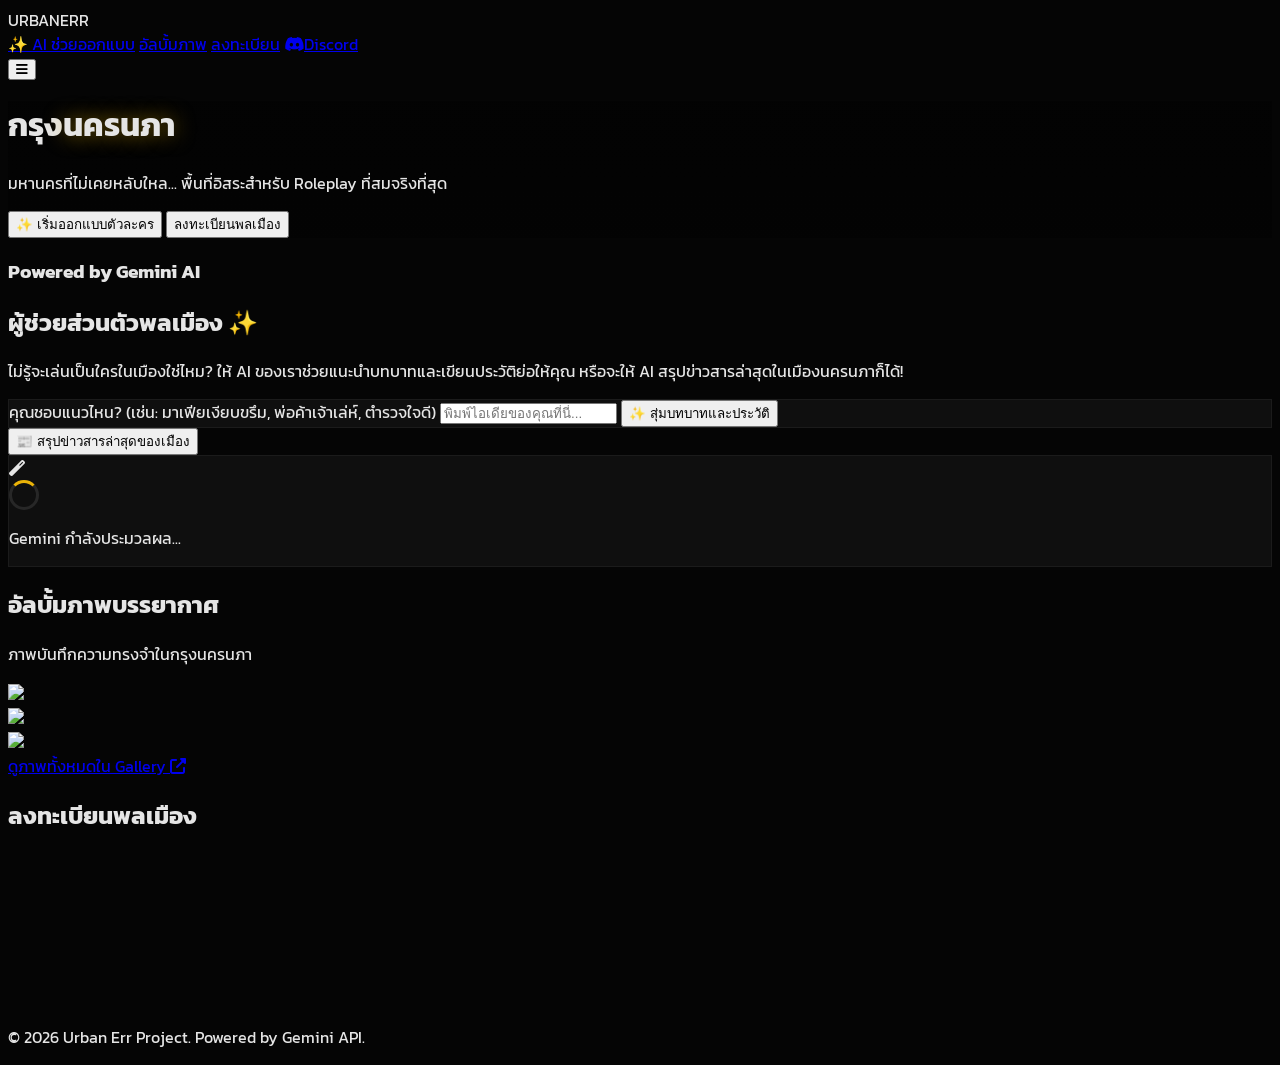
==== index.html @ 6aea4938 "Update index.html" ====
<!DOCTYPE html>
<html lang="th" class="scroll-smooth">
<head>
    <meta charset="UTF-8">
    <meta name="viewport" content="width=device-width, initial-scale=1.0">
    <title>Urban Err | Krung Nakhon Napha</title>
    <meta name="description" content="เข้าร่วมตำนานบทใหม่ในกรุงนครนภา Minecraft Bedrock Roleplay Server ฝีมือคนไทย">
    
    <!-- Tailwind CSS -->
    <script src="https://cdn.tailwindcss.com"></script>
    
    <!-- Google Fonts: Kanit -->
    <link href="https://fonts.googleapis.com/css2?family=Kanit:wght@200;300;400;500;600;700&display=swap" rel="stylesheet">
    
    <!-- Icons: Font Awesome -->
    <link rel="stylesheet" href="https://cdnjs.cloudflare.com/ajax/libs/font-awesome/6.4.0/css/all.min.css">

    <style>
        body { 
            font-family: 'Kanit', sans-serif; 
            background-color: #050505; 
            color: #e5e5e5; 
            overflow-x: hidden;
        }
        
        /* Custom Scrollbar */
        ::-webkit-scrollbar { width: 8px; }
        ::-webkit-scrollbar-track { background: #0a0a0a; }
        ::-webkit-scrollbar-thumb { background: #333; border-radius: 4px; }
        ::-webkit-scrollbar-thumb:hover { background: #eab308; }

        .hero-bg { 
            background: linear-gradient(to bottom, rgba(0,0,0,0.5), rgba(5,5,5,1)), 
                        url('https://images.unsplash.com/photo-1627389955609-bc02320bca2d?q=80&w=2070&auto=format&fit=crop'); 
            background-size: cover; 
            background-position: center; 
            background-attachment: fixed;
        }

        .text-glow { text-shadow: 0 0 20px rgba(234, 179, 8, 0.5); }
        .glass-panel { background: rgba(20, 20, 20, 0.7); backdrop-filter: blur(10px); border: 1px solid rgba(255,255,255,0.05); }
        
        @keyframes fadeInUp {
            from { opacity: 0; transform: translateY(20px); }
            to { opacity: 1; transform: translateY(0); }
        }
        .animate-fade-in-up { animation: fadeInUp 0.8s ease-out forwards; }

        /* Gallery Hover Effects */
        .gallery-item img { transition: transform 0.5s ease; }
        .gallery-item:hover img { transform: scale(1.1); }

        /* Loading Animation */
        .spinner {
            border: 3px solid rgba(255, 255, 255, 0.1);
            border-top: 3px solid #eab308;
            border-radius: 50%;
            width: 24px;
            height: 24px;
            animation: spin 1s linear infinite;
        }
        @keyframes spin { 0% { transform: rotate(0deg); } 100% { transform: rotate(360deg); } }
    </style>
</head>
<body class="antialiased">

    <!-- Navigation -->
    <nav class="fixed w-full z-50 bg-black/80 backdrop-blur-md border-b border-white/5 transition-all duration-300" id="navbar">
        <div class="max-w-7xl mx-auto px-4 sm:px-6 lg:px-8">
            <div class="flex justify-between items-center h-20">
                <div class="flex-shrink-0 flex items-center cursor-pointer" onclick="window.scrollTo(0,0)">
                    <span class="text-3xl font-bold tracking-tighter text-yellow-500">URBAN<span class="text-white">ERR</span></span>
                </div>

                <div class="hidden md:flex space-x-6 items-center">
                    <a href="#ai-assistant" class="text-yellow-400 hover:text-yellow-300 transition text-sm uppercase tracking-wider font-bold">✨ AI ช่วยออกแบบ</a>
                    <!-- เชื่อมลิงก์ไปที่ gallery.html -->
                    <a href="gallery.html" class="text-gray-300 hover:text-yellow-400 transition text-sm uppercase tracking-wider">อัลบั้มภาพ</a>
                    <a href="#register" class="text-yellow-500 hover:text-yellow-400 transition text-sm uppercase tracking-wider font-bold">ลงทะเบียน</a>
                    <a href="https://discord.gg/Yk2wGF8NZq" target="_blank" class="bg-yellow-500 text-black px-6 py-2 rounded-full font-bold hover:bg-yellow-400 transition transform hover:scale-105">
                        <i class="fa-brands fa-discord mr-2"></i>Discord
                    </a>
                </div>

                <div class="md:hidden flex items-center">
                    <button id="mobile-menu-btn" class="text-gray-300 hover:text-white p-2">
                        <i class="fas fa-bars text-2xl"></i>
                    </button>
                </div>
            </div>
        </div>
    </nav>

    <!-- Hero Section -->
    <header class="hero-bg min-h-screen flex flex-col justify-center items-center text-center px-4 relative">
        <div class="absolute inset-0 bg-gradient-to-t from-[#050505] via-transparent to-transparent"></div>
        <div class="relative z-10 max-w-4xl mx-auto space-y-6 animate-fade-in-up">
            <h1 class="text-5xl md:text-7xl lg:text-8xl font-bold leading-tight">
                กรุง<span class="text-yellow-500 text-glow">นครนภา</span>
            </h1>
            <p class="text-lg md:text-2xl text-gray-300 max-w-2xl mx-auto font-light">มหานครที่ไม่เคยหลับใหล... พื้นที่อิสระสำหรับ Roleplay ที่สมจริงที่สุด</p>
            <div class="mt-10 flex flex-wrap justify-center gap-4">
                <button onclick="document.getElementById('ai-assistant').scrollIntoView({behavior: 'smooth'})" class="bg-white/10 hover:bg-white/20 text-white px-8 py-4 rounded-xl font-bold backdrop-blur-md border border-white/10 transition">
                    ✨ เริ่มออกแบบตัวละคร
                </button>
                <button onclick="document.getElementById('register').scrollIntoView({behavior: 'smooth'})" class="bg-yellow-500 text-black px-8 py-4 rounded-xl font-bold hover:bg-yellow-400 transition">
                    ลงทะเบียนพลเมือง
                </button>
            </div>
        </div>
    </header>

    <!-- ✨ Gemini AI Assistant Section -->
    <section id="ai-assistant" class="py-24 px-6 relative overflow-hidden">
        <div class="max-w-6xl mx-auto grid grid-cols-1 lg:grid-cols-2 gap-12 items-center">
            <div>
                <h3 class="text-yellow-500 font-bold uppercase tracking-widest text-sm mb-2">Powered by Gemini AI</h3>
                <h2 class="text-4xl md:text-5xl font-bold mb-6 text-white">ผู้ช่วยส่วนตัวพลเมือง ✨</h2>
                <p class="text-gray-400 mb-8 leading-relaxed">
                    ไม่รู้จะเล่นเป็นใครในเมืองใช่ไหม? ให้ AI ของเราช่วยแนะนำบทบาทและเขียนประวัติย่อให้คุณ 
                    หรือจะให้ AI สรุปข่าวสารล่าสุดในเมืองนครนภาก็ได้!
                </p>
                
                <div class="space-y-4">
                    <div class="glass-panel p-6 rounded-2xl">
                        <label class="block text-sm text-gray-400 mb-2">คุณชอบแนวไหน? (เช่น: มาเฟียเงียบขรึม, พ่อค้าเจ้าเล่ห์, ตำรวจใจดี)</label>
                        <input id="ai-prompt" type="text" placeholder="พิมพ์ไอเดียของคุณที่นี่..." class="w-full bg-black/50 border border-white/10 rounded-xl px-4 py-3 focus:outline-none focus:border-yellow-500 transition mb-4">
                        <button onclick="generateCharacter()" id="gen-btn" class="w-full bg-yellow-500 text-black font-bold py-3 rounded-xl hover:bg-yellow-400 transition flex items-center justify-center gap-2">
                            <span>✨ สุ่มบทบาทและประวัติ</span>
                        </button>
                    </div>

                    <button onclick="summarizeNews()" id="news-btn" class="w-full border border-yellow-500/30 text-yellow-500 font-bold py-3 rounded-xl hover:bg-yellow-500/10 transition flex items-center justify-center gap-2">
                        <span>📰 สรุปข่าวสารล่าสุดของเมือง</span>
                    </button>
                </div>
            </div>

            <div id="ai-response-container" class="hidden animate-fade-in-up">
                <div class="glass-panel p-8 rounded-3xl border-yellow-500/20 relative">
                    <div class="absolute -top-4 -right-4 bg-yellow-500 text-black p-3 rounded-2xl rotate-12 shadow-xl">
                        <i class="fas fa-magic"></i>
                    </div>
                    <div id="ai-loading" class="hidden flex flex-col items-center py-12">
                        <div class="spinner mb-4"></div>
                        <p class="text-yellow-500 animate-pulse">Gemini กำลังประมวลผล...</p>
                    </div>
                    <div id="ai-content" class="prose prose-invert max-w-none">
                        <!-- AI Content will be injected here -->
                    </div>
                </div>
            </div>
        </div>
    </section>

    <!-- Gallery Preview Section -->
    <section id="gallery" class="py-24 px-6 bg-[#0a0a0a]">
        <div class="max-w-7xl mx-auto text-center mb-12">
            <h2 class="text-4xl font-bold mb-4">อัลบั้มภาพบรรยากาศ</h2>
            <p class="text-gray-400 mb-8">ภาพบันทึกความทรงจำในกรุงนครนภา</p>
        </div>
        <div class="grid grid-cols-1 md:grid-cols-3 gap-4 mb-10">
            <div class="gallery-item rounded-xl overflow-hidden aspect-video"><img src="https://images.unsplash.com/photo-1595113316349-9fa4eb24f884?auto=format&fit=crop&w=800" class="w-full h-full object-cover"></div>
            <div class="gallery-item rounded-xl overflow-hidden aspect-video"><img src="https://images.unsplash.com/photo-1542751371-adc38448a05e?auto=format&fit=crop&w=800" class="w-full h-full object-cover"></div>
            <div class="gallery-item rounded-xl overflow-hidden aspect-video"><img src="https://images.unsplash.com/photo-1511512578047-dfb367046420?auto=format&fit=crop&w=800" class="w-full h-full object-cover"></div>
        </div>
        <div class="text-center">
            <!-- ปุ่มดูภาพเพิ่มเติมเชื่อมไปที่ gallery.html -->
            <a href="gallery.html" class="inline-block border border-yellow-500 text-yellow-500 hover:bg-yellow-500 hover:text-black px-10 py-3 rounded-full font-bold transition">
                ดูภาพทั้งหมดใน Gallery <i class="fas fa-external-link-alt ml-2"></i>
            </a>
        </div>
    </section>

    <!-- Registration -->
    <section id="register" class="py-24 bg-zinc-900 px-6">
        <div class="max-w-4xl mx-auto text-center">
            <h2 class="text-3xl md:text-5xl font-bold mb-10">ลงทะเบียนพลเมือง</h2>
            <div class="bg-white rounded-xl overflow-hidden shadow-2xl h-[600px]">
                <iframe src="https://docs.google.com/forms/d/e/1FAIpQLScN-QILwYCkpTjKo2zPtLDRZYXCOWE5N30KOtcZ6NX8eeuh3g/viewform?embedded=true" width="100%" height="100%" frameborder="0"></iframe>
            </div>
        </div>
    </section>

    <footer class="bg-black py-12 text-center border-t border-white/5">
        <p class="text-gray-500">&copy; 2026 Urban Err Project. Powered by Gemini API.</p>
    </footer>

    <script>
        const apiKey = ""; // API Key handled by environment

        async function callGemini(prompt, systemPrompt) {
            const container = document.getElementById('ai-response-container');
            const content = document.getElementById('ai-content');
            const loading = document.getElementById('ai-loading');

            container.classList.remove('hidden');
            content.innerHTML = '';
            loading.classList.remove('hidden');

            let retries = 0;
            const maxRetries = 5;
            
            while (retries < maxRetries) {
                try {
                    const response = await fetch(`https://generativelanguage.googleapis.com/v1beta/models/gemini-2.5-flash-preview-09-2025:generateContent?key=${apiKey}`, {
                        method: 'POST',
                        headers: { 'Content-Type': 'application/json' },
                        body: JSON.stringify({
                            contents: [{ parts: [{ text: prompt }] }],
                            systemInstruction: { parts: [{ text: systemPrompt }] }
                        })
                    });

                    if (!response.ok) throw new Error('API Error');
                    
                    const data = await response.json();
                    const text = data.candidates?.[0]?.content?.parts?.[0]?.text;
                    
                    loading.classList.add('hidden');
                    content.innerHTML = `<div class="text-white whitespace-pre-line">${text}</div>`;
                    return;
                } catch (err) {
                    retries++;
                    await new Promise(r => setTimeout(r, Math.pow(2, retries) * 1000));
                }
            }
            
            loading.classList.add('hidden');
            content.innerHTML = `<p class="text-red-400 text-center">เกิดข้อผิดพลาดในการเชื่อมต่อกับ Gemini กรุณาลองใหม่อีกครั้ง</p>`;
        }

        function generateCharacter() {
            const userIdea = document.getElementById('ai-prompt').value || "พลเมืองทั่วไป";
            const systemPrompt = "คุณคือ AI ผู้ช่วยนักเขียนบท Roleplay สำหรับเซิร์ฟเวอร์ Minecraft ชื่อ Urban Err (กรุงนครนภา) หน้าที่ของคุณคือสร้างตัวละครที่น่าสนใจตามไอเดียที่ผู้ใช้ให้มา โดยต้องประกอบด้วย: ชื่อตัวละคร, อาชีพ, นิสัย, และเนื้อเรื่องย่อ (Background) ที่น่าติดตาม เขียนในสไตล์ที่ดูเท่และเป็นกันเอง";
            const prompt = `ช่วยออกแบบตัวละคร Roleplay ในธีม: ${userIdea}`;
            callGemini(prompt, systemPrompt);
        }

        function summarizeNews() {
            const systemPrompt = "คุณคือ AI ผู้ประกาศข่าวประจำกรุงนครนภา (Urban Err) หน้าที่ของคุณคือสร้างข่าวสารที่น่าสนใจแบบ 'เรื่องสมมติ' ในเมือง (Fake News/RP News) เช่น การเปิดตัวห้างใหม่, กิจกรรมแข่งรถ, หรือการประกาศรับสมัครตำรวจ เพื่อให้ผู้เล่นรู้สึกตื่นเต้น เขียนในสไตล์ข่าวบันเทิง/อาชญากรรมในเมืองใหญ่";
            const prompt = "ขอสรุปข่าวเด่นประจำวันในกรุงนครนภา 3 ข่าว";
            callGemini(prompt, systemPrompt);
        }
    </script>
</body>
</html>
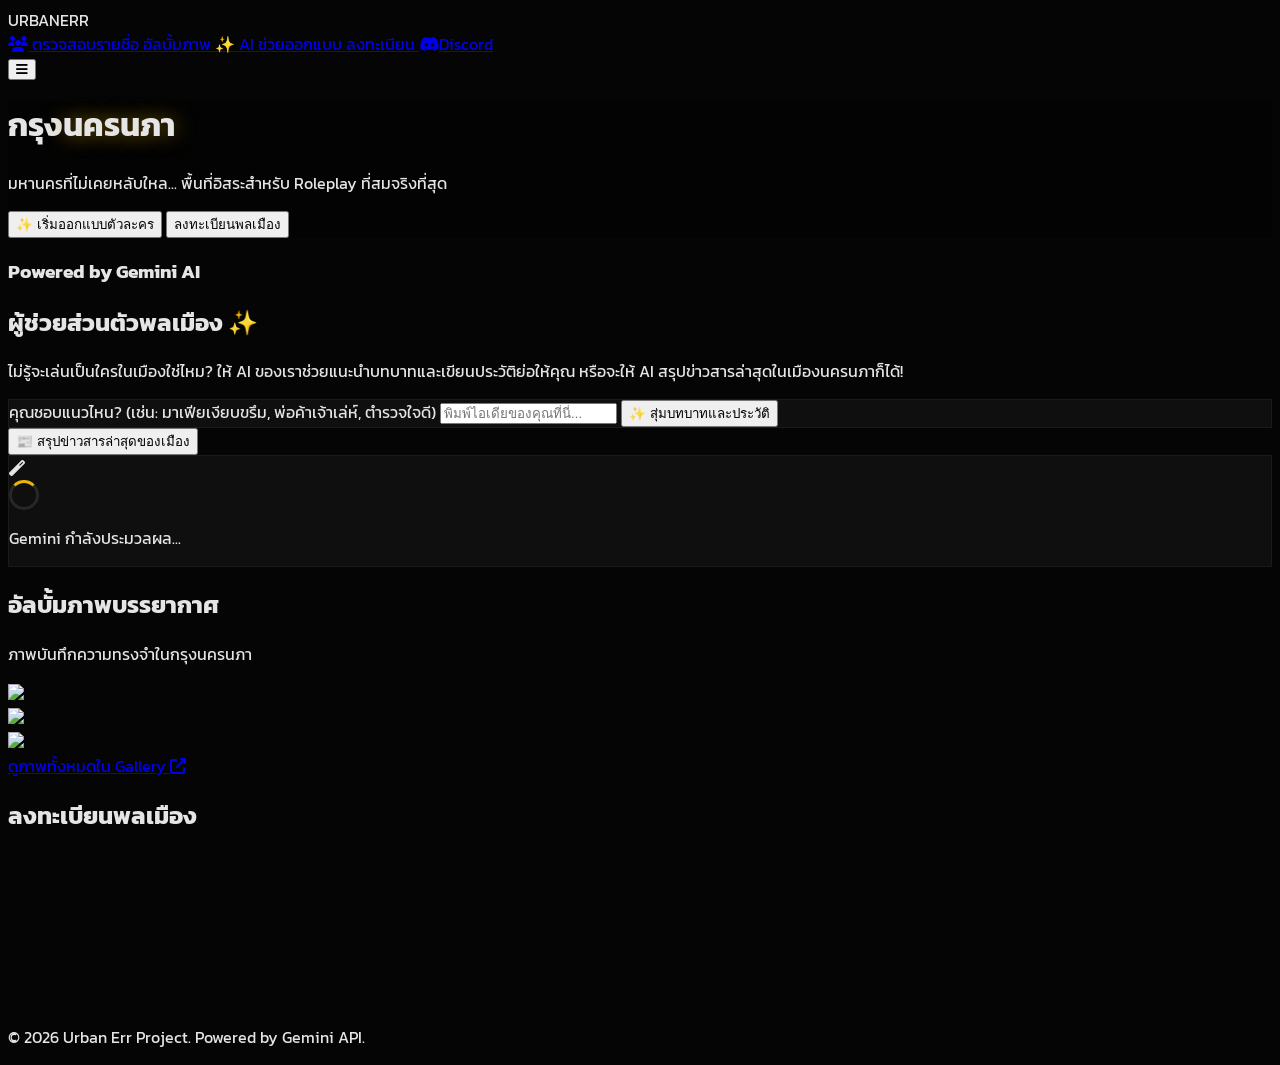
==== commit ee747ddf: "Update index.html" ====
--- a/index.html
+++ b/index.html
@@ -73,14 +73,27 @@
                 </div>
 
                 <div class="hidden md:flex space-x-6 items-center">
-                    <a href="#ai-assistant" class="text-yellow-400 hover:text-yellow-300 transition text-sm uppercase tracking-wider font-bold">✨ AI ช่วยออกแบบ</a>
-                    <!-- เชื่อมลิงก์ไปที่ gallery.html -->
-                    <a href="gallery.html" class="text-gray-300 hover:text-yellow-400 transition text-sm uppercase tracking-wider">อัลบั้มภาพ</a>
-                    <a href="#register" class="text-yellow-500 hover:text-yellow-400 transition text-sm uppercase tracking-wider font-bold">ลงทะเบียน</a>
-                    <a href="https://discord.gg/Yk2wGF8NZq" target="_blank" class="bg-yellow-500 text-black px-6 py-2 rounded-full font-bold hover:bg-yellow-400 transition transform hover:scale-105">
-                        <i class="fa-brands fa-discord mr-2"></i>Discord
-                    </a>
-                </div>
+    
+                <a href="lrl.html" class="text-gray-300 hover:text-yellow-400 transition text-sm uppercase tracking-wider font-bold">
+                    <i class="fas fa-users mr-1"></i> ตรวจสอบรายชื่อ
+                </a>
+
+                <a href="gallery.html" class="text-gray-300 hover:text-yellow-400 transition text-sm uppercase tracking-wider">
+                    อัลบั้มภาพ
+                </a>
+
+                <a href="#ai-assistant" class="text-yellow-400 hover:text-yellow-300 transition text-sm uppercase tracking-wider font-bold">
+                    ✨ AI ช่วยออกแบบ
+                </a>
+    
+                <a href="#register" class="text-yellow-500 hover:text-yellow-400 transition text-sm uppercase tracking-wider font-bold">
+                    ลงทะเบียน
+                </a>
+
+                <a href="https://discord.gg/Yk2wGF8NZq" target="_blank" class="bg-yellow-500 text-black px-6 py-2 rounded-full font-bold hover:bg-yellow-400 transition transform hover:scale-105">
+                    <i class="fa-brands fa-discord mr-2"></i>Discord
+                </a>
+            </div>
 
                 <div class="md:hidden flex items-center">
                     <button id="mobile-menu-btn" class="text-gray-300 hover:text-white p-2">
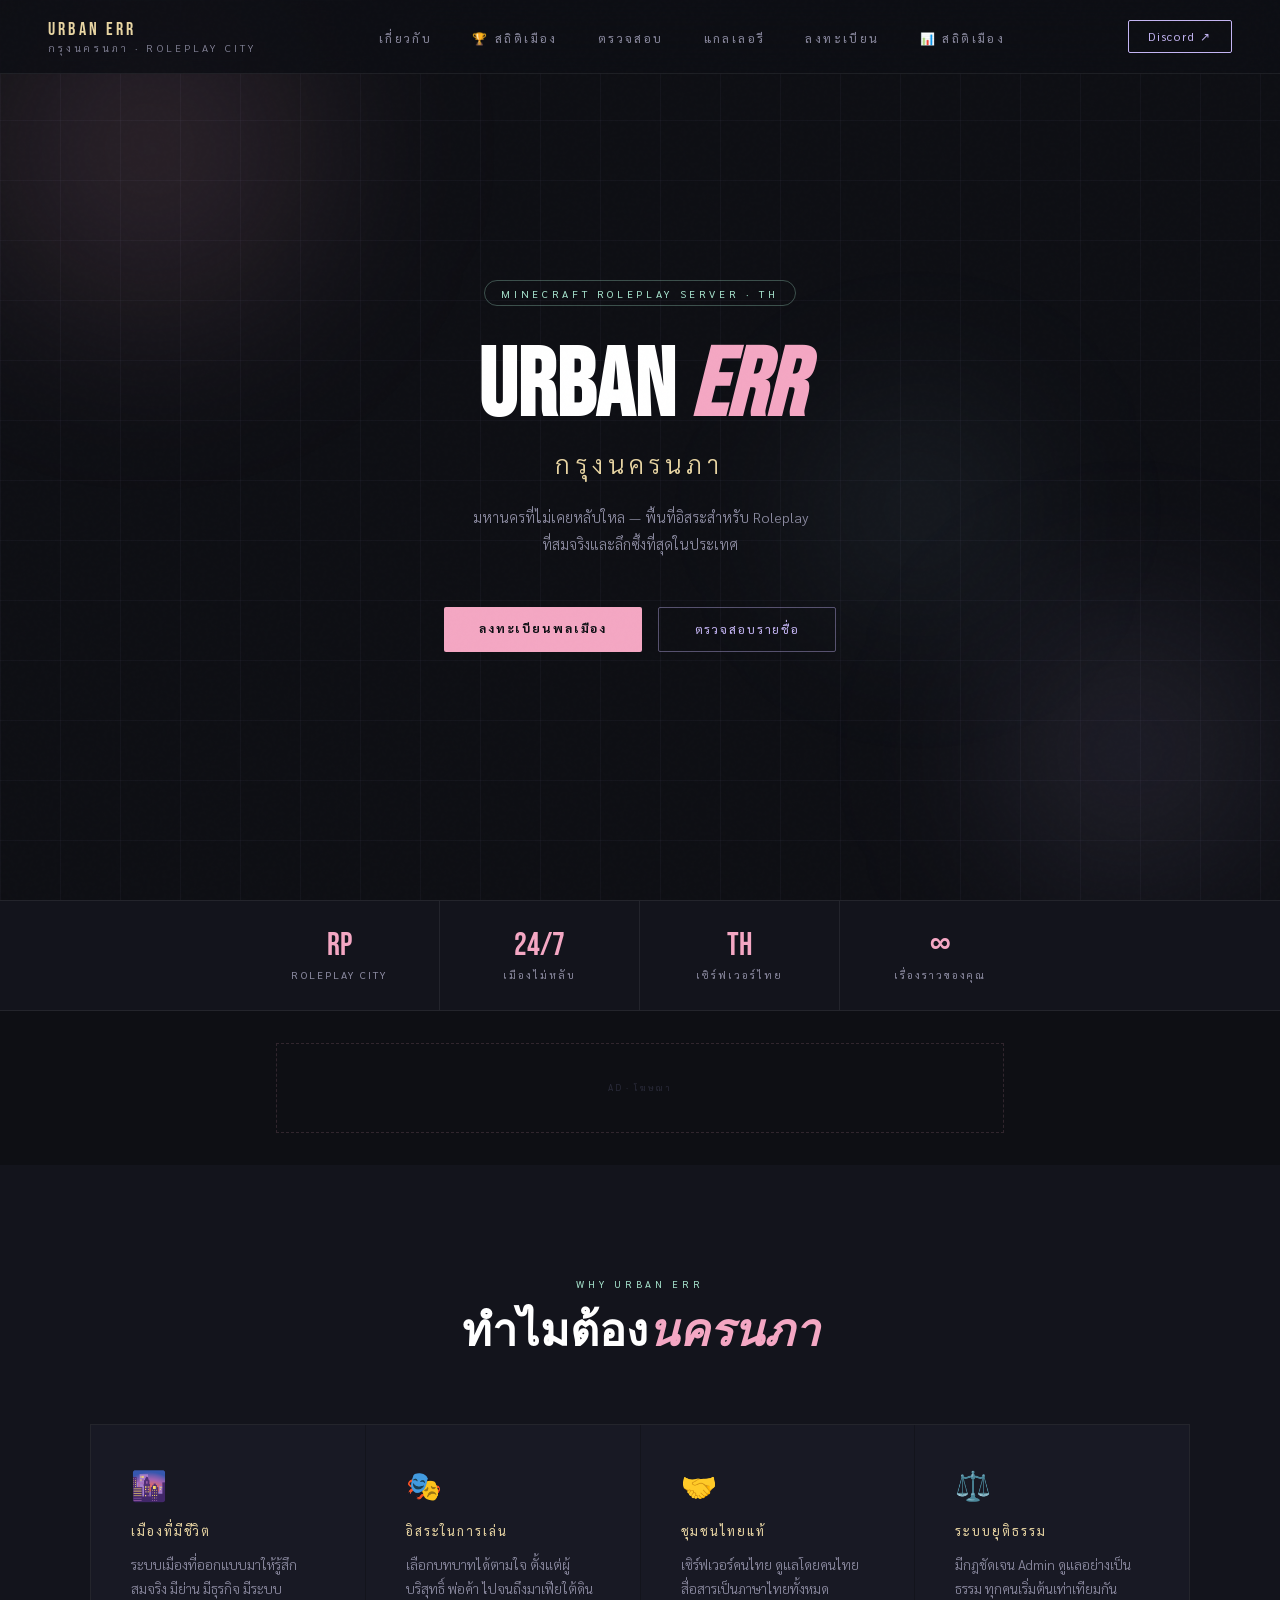
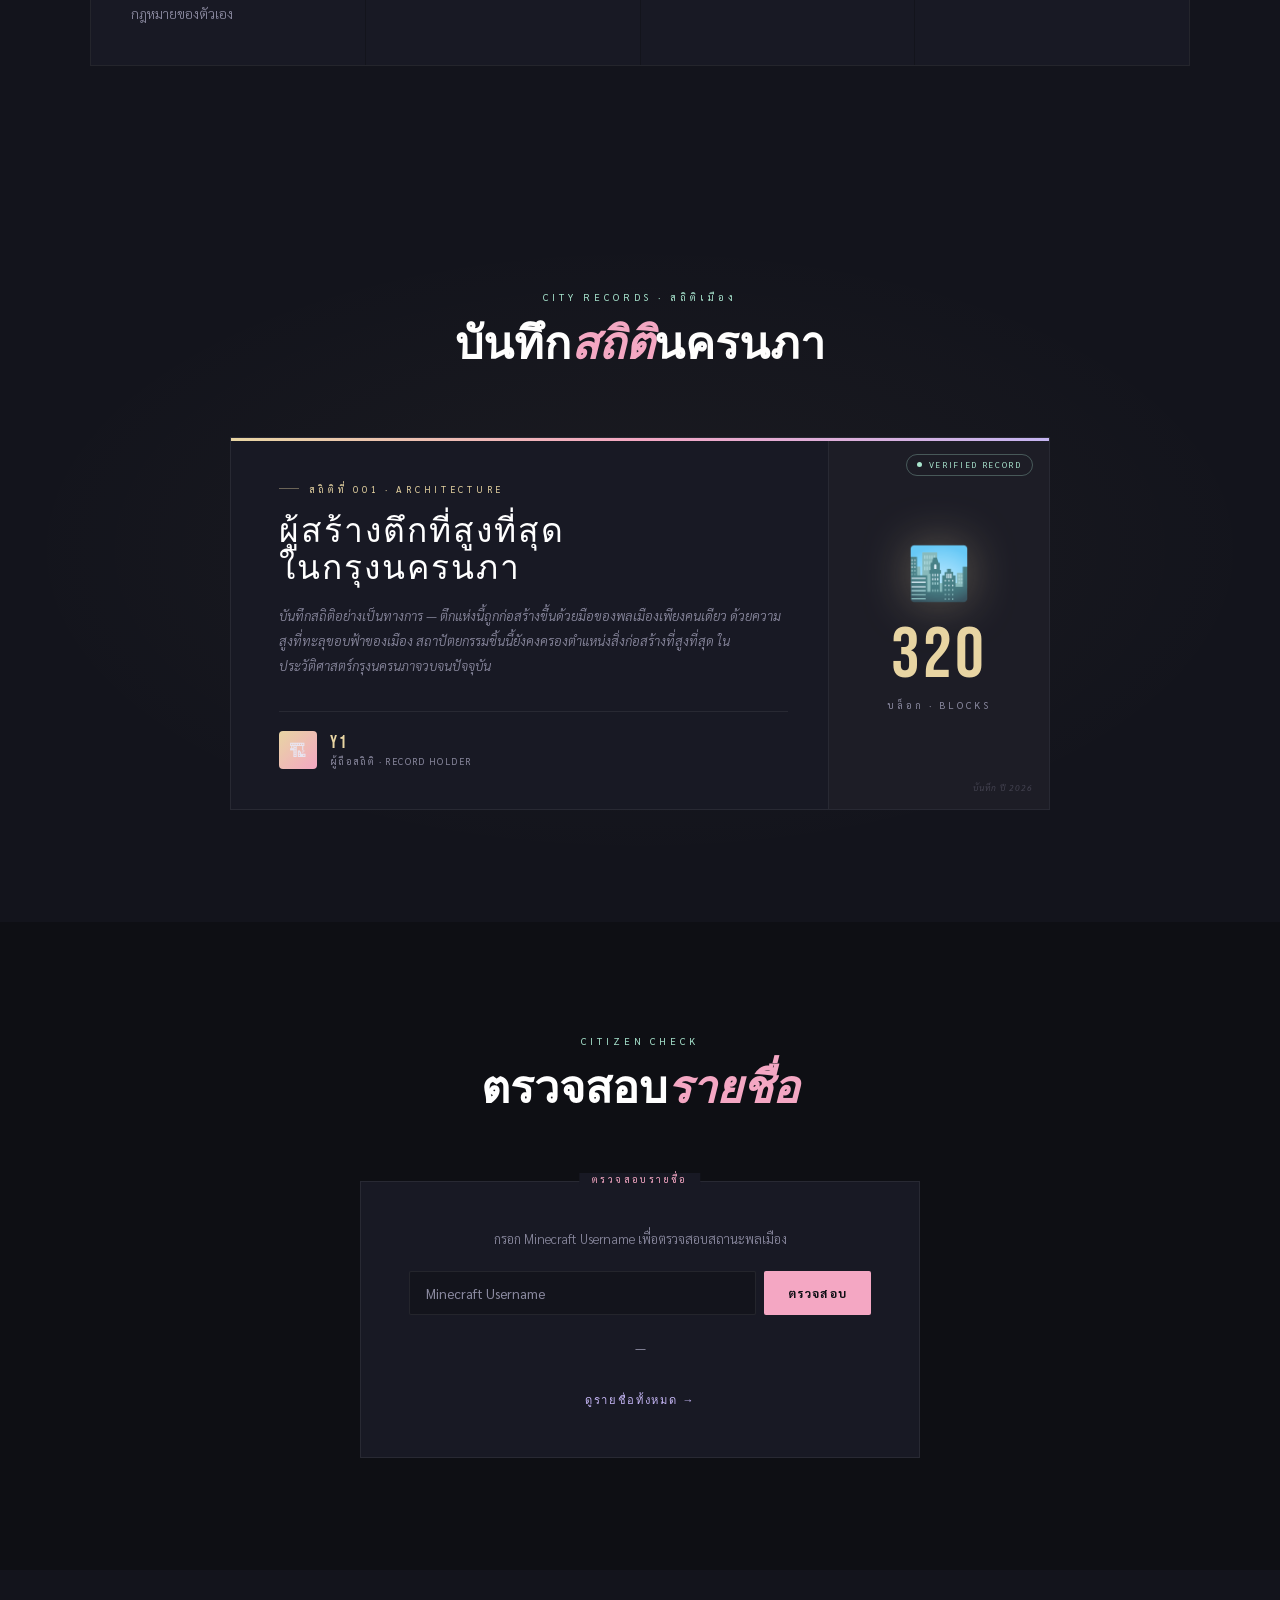
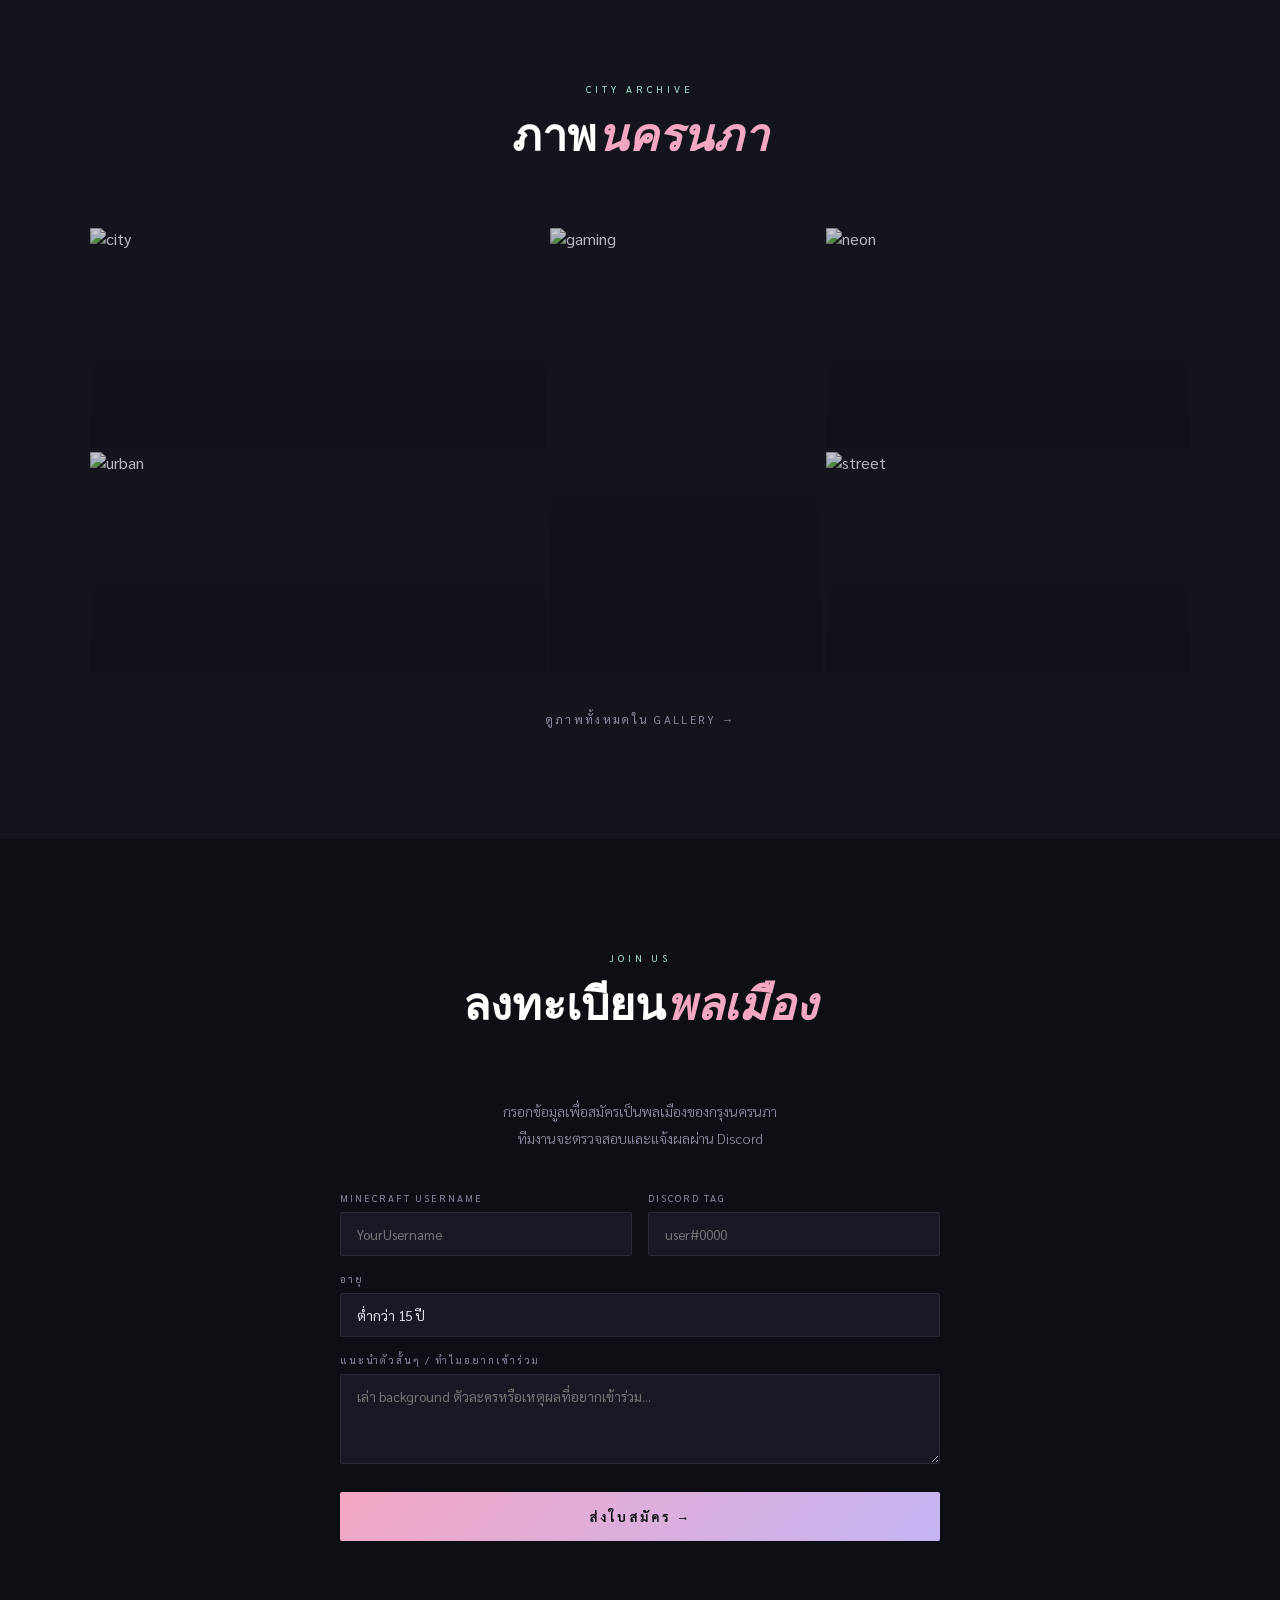
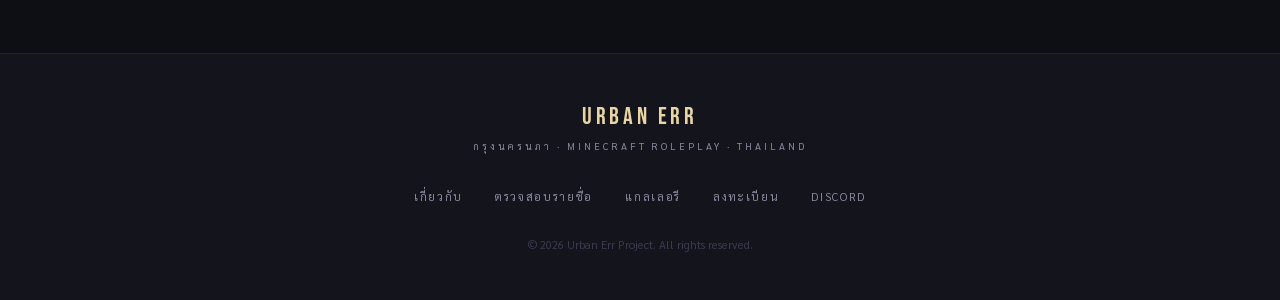
==== commit 5d229073: "Update index.html" ====
--- a/index.html
+++ b/index.html
@@ -1,260 +1,1059 @@
 <!DOCTYPE html>
-<html lang="th" class="scroll-smooth">
+<html lang="th">
 <head>
-    <meta charset="UTF-8">
-    <meta name="viewport" content="width=device-width, initial-scale=1.0">
-    <title>Urban Err | Krung Nakhon Napha</title>
-    <meta name="description" content="เข้าร่วมตำนานบทใหม่ในกรุงนครนภา Minecraft Bedrock Roleplay Server ฝีมือคนไทย">
-    
-    <!-- Tailwind CSS -->
-    <script src="https://cdn.tailwindcss.com"></script>
-    
-    <!-- Google Fonts: Kanit -->
-    <link href="https://fonts.googleapis.com/css2?family=Kanit:wght@200;300;400;500;600;700&display=swap" rel="stylesheet">
-    
-    <!-- Icons: Font Awesome -->
-    <link rel="stylesheet" href="https://cdnjs.cloudflare.com/ajax/libs/font-awesome/6.4.0/css/all.min.css">
-
-    <style>
-        body { 
-            font-family: 'Kanit', sans-serif; 
-            background-color: #050505; 
-            color: #e5e5e5; 
-            overflow-x: hidden;
+  <meta charset="UTF-8" />
+  <meta name="viewport" content="width=device-width, initial-scale=1.0" />
+  <title>กรุงนครนภา — Urban Err</title>
+  <link rel="preconnect" href="https://fonts.googleapis.com" />
+  <link rel="preconnect" href="https://fonts.gstatic.com" crossorigin />
+  <link href="https://fonts.googleapis.com/css2?family=Sarabun:ital,wght@0,200;0,300;0,400;0,700;1,300&family=Bebas+Neue&family=Cormorant+Garamond:ital,wght@0,300;0,400;0,600;1,300;1,400&display=swap" rel="stylesheet" />
+
+  <style>
+    :root {
+      --bg:        #0e0f14;
+      --surface:   #13141c;
+      --card:      #181924;
+      --border:    rgba(255,255,255,0.07);
+      --pink:      #f4a7c3;
+      --lavender:  #c4b5f4;
+      --sky:       #a8d8f0;
+      --mint:      #a8e6cf;
+      --gold:      #e8d5a3;
+      --text:      #e8e4f0;
+      --muted:     #8b8aa0;
+      --accent:    #f4a7c3;
+    }
+
+    *, *::before, *::after { box-sizing: border-box; margin: 0; padding: 0; }
+
+    html { scroll-behavior: smooth; }
+
+    body {
+      background: var(--bg);
+      color: var(--text);
+      font-family: 'Sarabun', sans-serif;
+      overflow-x: hidden;
+      cursor: default;
+    }
+
+    /* ── NOISE OVERLAY ── */
+    body::before {
+      content: '';
+      position: fixed; inset: 0;
+      background-image: url("data:image/svg+xml,%3Csvg viewBox='0 0 256 256' xmlns='http://www.w3.org/2000/svg'%3E%3Cfilter id='noise'%3E%3CfeTurbulence type='fractalNoise' baseFrequency='0.9' numOctaves='4' stitchTiles='stitch'/%3E%3C/filter%3E%3Crect width='100%25' height='100%25' filter='url(%23noise)' opacity='0.04'/%3E%3C/svg%3E");
+      pointer-events: none; z-index: 9999; opacity: 0.35;
+    }
+
+    /* ── SCROLLBAR ── */
+    ::-webkit-scrollbar { width: 4px; }
+    ::-webkit-scrollbar-track { background: var(--bg); }
+    ::-webkit-scrollbar-thumb { background: var(--pink); border-radius: 2px; }
+
+    /* ── NAV ── */
+    nav {
+      position: fixed; top: 0; left: 0; right: 0; z-index: 100;
+      display: flex; align-items: center; justify-content: space-between;
+      padding: 1.2rem 3rem;
+      background: rgba(14,15,20,0.85);
+      backdrop-filter: blur(18px);
+      border-bottom: 1px solid var(--border);
+    }
+
+    .nav-logo {
+      font-family: 'Bebas Neue', 'Cormorant Garamond', sans-serif;
+      font-size: 1.1rem;
+      letter-spacing: 0.18em;
+      color: var(--gold);
+      text-transform: uppercase;
+    }
+
+    .nav-logo span {
+      display: block;
+      font-family: 'Sarabun', sans-serif;
+      font-size: 0.65rem;
+      font-weight: 300;
+      letter-spacing: 0.3em;
+      color: var(--muted);
+      margin-top: 1px;
+    }
+
+    .nav-links {
+      display: flex; gap: 2.5rem; list-style: none;
+    }
+
+    .nav-links a {
+      font-family: 'Sarabun', sans-serif;
+      font-size: 0.75rem;
+      letter-spacing: 0.2em;
+      color: var(--muted);
+      text-decoration: none;
+      text-transform: uppercase;
+      transition: color 0.3s;
+      position: relative;
+    }
+
+    .nav-links a::after {
+      content: '';
+      position: absolute; bottom: -3px; left: 0; right: 0;
+      height: 1px; background: var(--pink);
+      transform: scaleX(0); transition: transform 0.3s;
+    }
+
+    .nav-links a:hover { color: var(--pink); }
+    .nav-links a:hover::after { transform: scaleX(1); }
+
+    .nav-discord {
+      font-family: 'Sarabun', sans-serif;
+      font-size: 0.72rem;
+      letter-spacing: 0.15em;
+      padding: 0.5rem 1.2rem;
+      border: 1px solid var(--lavender);
+      color: var(--lavender);
+      text-decoration: none;
+      border-radius: 2px;
+      transition: all 0.3s;
+    }
+
+    .nav-discord:hover {
+      background: var(--lavender);
+      color: var(--bg);
+    }
+
+    /* ── HERO ── */
+    .hero {
+      min-height: 100vh;
+      display: flex; align-items: center; justify-content: center;
+      position: relative;
+      padding: 6rem 2rem 4rem;
+      text-align: center;
+      overflow: hidden;
+    }
+
+    /* grid lines bg */
+    .hero::after {
+      content: '';
+      position: absolute; inset: 0;
+      background-image:
+        linear-gradient(rgba(196,181,244,0.04) 1px, transparent 1px),
+        linear-gradient(90deg, rgba(196,181,244,0.04) 1px, transparent 1px);
+      background-size: 60px 60px;
+      pointer-events: none;
+    }
+
+    /* glow blobs */
+    .blob {
+      position: absolute;
+      border-radius: 50%;
+      filter: blur(80px);
+      pointer-events: none;
+      animation: drift 8s ease-in-out infinite alternate;
+    }
+
+    .blob-1 {
+      width: 500px; height: 500px;
+      background: radial-gradient(circle, rgba(244,167,195,0.18) 0%, transparent 70%);
+      top: -100px; left: -100px;
+    }
+
+    .blob-2 {
+      width: 400px; height: 400px;
+      background: radial-gradient(circle, rgba(196,181,244,0.15) 0%, transparent 70%);
+      bottom: -50px; right: -50px;
+      animation-delay: -4s;
+    }
+
+    .blob-3 {
+      width: 300px; height: 300px;
+      background: radial-gradient(circle, rgba(168,216,240,0.12) 0%, transparent 70%);
+      top: 40%; left: 60%;
+      animation-delay: -2s;
+    }
+
+    @keyframes drift {
+      from { transform: translate(0, 0) scale(1); }
+      to   { transform: translate(30px, 20px) scale(1.05); }
+    }
+
+    .hero-inner { position: relative; z-index: 2; max-width: 700px; }
+
+    .hero-badge {
+      display: inline-block;
+      font-family: 'Sarabun', sans-serif;
+      font-size: 0.65rem;
+      letter-spacing: 0.35em;
+      text-transform: uppercase;
+      color: var(--mint);
+      border: 1px solid rgba(168,230,207,0.3);
+      padding: 0.35rem 1rem;
+      border-radius: 100px;
+      margin-bottom: 2rem;
+      animation: fadeUp 0.8s ease both;
+    }
+
+    .hero-title {
+      font-family: 'Bebas Neue', 'Cormorant Garamond', sans-serif;
+      font-size: clamp(3rem, 8vw, 6rem);
+      line-height: 1.05;
+      color: #fff;
+      margin-bottom: 0.5rem;
+      animation: fadeUp 0.8s 0.15s ease both;
+    }
+
+    .hero-title em {
+      font-style: italic;
+      color: var(--pink);
+    }
+
+    .hero-sub-th {
+      font-size: clamp(1.1rem, 2.5vw, 1.6rem);
+      font-weight: 300;
+      color: var(--gold);
+      letter-spacing: 0.2em;
+      margin-bottom: 1.5rem;
+      animation: fadeUp 0.8s 0.25s ease both;
+    }
+
+    .hero-desc {
+      font-size: 0.9rem;
+      color: var(--muted);
+      line-height: 1.9;
+      max-width: 480px;
+      margin: 0 auto 3rem;
+      font-weight: 300;
+      animation: fadeUp 0.8s 0.35s ease both;
+    }
+
+    .hero-buttons {
+      display: flex; gap: 1rem; justify-content: center; flex-wrap: wrap;
+      animation: fadeUp 0.8s 0.45s ease both;
+    }
+
+    .btn-primary {
+      padding: 0.85rem 2.2rem;
+      background: var(--pink);
+      color: #0e0f14;
+      font-family: 'Sarabun', sans-serif;
+      font-size: 0.78rem;
+      font-weight: 700;
+      letter-spacing: 0.15em;
+      text-transform: uppercase;
+      text-decoration: none;
+      border-radius: 2px;
+      transition: all 0.3s;
+      border: none; cursor: pointer;
+    }
+
+    .btn-primary:hover {
+      background: #fff;
+      transform: translateY(-2px);
+      box-shadow: 0 8px 30px rgba(244,167,195,0.35);
+    }
+
+    .btn-outline {
+      padding: 0.85rem 2.2rem;
+      background: transparent;
+      color: var(--lavender);
+      font-family: 'Sarabun', sans-serif;
+      font-size: 0.78rem;
+      font-weight: 400;
+      letter-spacing: 0.15em;
+      text-transform: uppercase;
+      text-decoration: none;
+      border-radius: 2px;
+      border: 1px solid rgba(196,181,244,0.4);
+      transition: all 0.3s;
+      cursor: pointer;
+    }
+
+    .btn-outline:hover {
+      border-color: var(--lavender);
+      background: rgba(196,181,244,0.08);
+      transform: translateY(-2px);
+    }
+
+    @keyframes fadeUp {
+      from { opacity: 0; transform: translateY(24px); }
+      to   { opacity: 1; transform: translateY(0); }
+    }
+
+    /* ── STATS BAR ── */
+    .stats-bar {
+      border-top: 1px solid var(--border);
+      border-bottom: 1px solid var(--border);
+      background: var(--surface);
+      display: flex; justify-content: center; gap: 0;
+      overflow: hidden;
+    }
+
+    .stat-item {
+      flex: 1; max-width: 200px;
+      padding: 1.8rem 1rem;
+      text-align: center;
+      border-right: 1px solid var(--border);
+      transition: background 0.3s;
+    }
+
+    .stat-item:last-child { border-right: none; }
+    .stat-item:hover { background: var(--card); }
+
+    .stat-num {
+      font-family: 'Bebas Neue', 'Cormorant Garamond', sans-serif;
+      font-size: 2rem;
+      color: var(--pink);
+      line-height: 1;
+      margin-bottom: 0.4rem;
+    }
+
+    .stat-label {
+      font-family: 'Sarabun', sans-serif;
+      font-size: 0.65rem;
+      letter-spacing: 0.2em;
+      color: var(--muted);
+      text-transform: uppercase;
+    }
+
+    /* ── SECTION ── */
+    section { padding: 7rem 2rem; }
+
+    .section-header {
+      text-align: center;
+      margin-bottom: 4rem;
+    }
+
+    .section-tag {
+      font-family: 'Sarabun', sans-serif;
+      font-size: 0.62rem;
+      letter-spacing: 0.4em;
+      text-transform: uppercase;
+      color: var(--mint);
+      margin-bottom: 1rem;
+      display: block;
+    }
+
+    .section-title {
+      font-family: 'Bebas Neue', 'Cormorant Garamond', sans-serif;
+      font-size: clamp(1.8rem, 4vw, 2.8rem);
+      color: #fff;
+      line-height: 1.2;
+    }
+
+    .section-title em {
+      font-style: italic;
+      color: var(--pink);
+    }
+
+    /* ── FEATURES ── */
+    .features { background: var(--surface); }
+
+    .features-grid {
+      display: grid;
+      grid-template-columns: repeat(auto-fit, minmax(260px, 1fr));
+      gap: 1px;
+      max-width: 1100px; margin: 0 auto;
+      border: 1px solid var(--border);
+    }
+
+    .feature-card {
+      background: var(--card);
+      padding: 2.5rem;
+      transition: background 0.3s;
+      position: relative; overflow: hidden;
+    }
+
+    .feature-card::before {
+      content: '';
+      position: absolute; top: 0; left: 0; right: 0;
+      height: 2px;
+      background: linear-gradient(90deg, transparent, var(--pink), transparent);
+      opacity: 0; transition: opacity 0.3s;
+    }
+
+    .feature-card:hover { background: #1e1f2e; }
+    .feature-card:hover::before { opacity: 1; }
+
+    .feature-icon {
+      font-size: 1.8rem;
+      margin-bottom: 1.2rem;
+      display: block;
+    }
+
+    .feature-title {
+      font-family: 'Sarabun', sans-serif;
+      font-size: 0.8rem;
+      letter-spacing: 0.15em;
+      text-transform: uppercase;
+      color: var(--gold);
+      margin-bottom: 0.8rem;
+    }
+
+    .feature-desc {
+      font-size: 0.85rem;
+      color: var(--muted);
+      line-height: 1.8;
+      font-weight: 300;
+    }
+
+    /* ── VERIFY SECTION ── */
+    .verify-section { background: var(--bg); }
+
+    .verify-box {
+      max-width: 560px; margin: 0 auto;
+      background: var(--card);
+      border: 1px solid var(--border);
+      padding: 3rem;
+      text-align: center;
+      position: relative;
+    }
+
+    .verify-box::before {
+      content: 'ตรวจสอบรายชื่อ';
+      position: absolute; top: -0.55rem; left: 50%; transform: translateX(-50%);
+      font-family: 'Sarabun', sans-serif;
+      font-size: 0.6rem; letter-spacing: 0.25em;
+      color: var(--pink); background: var(--card);
+      padding: 0 0.8rem; text-transform: uppercase;
+    }
+
+    .verify-input-row {
+      display: flex; gap: 0.5rem; margin: 1.5rem 0;
+    }
+
+    .verify-input {
+      flex: 1;
+      background: var(--surface);
+      border: 1px solid var(--border);
+      color: var(--text);
+      font-family: 'Sarabun', sans-serif;
+      font-size: 0.85rem;
+      padding: 0.75rem 1rem;
+      outline: none;
+      border-radius: 2px;
+      transition: border-color 0.3s;
+    }
+
+    .verify-input:focus { border-color: var(--pink); }
+    .verify-input::placeholder { color: var(--muted); }
+
+    .verify-btn {
+      padding: 0.75rem 1.5rem;
+      background: var(--pink);
+      color: var(--bg);
+      font-family: 'Sarabun', sans-serif;
+      font-size: 0.75rem;
+      font-weight: 700;
+      letter-spacing: 0.1em;
+      border: none; cursor: pointer;
+      border-radius: 2px;
+      transition: all 0.3s;
+    }
+
+    .verify-btn:hover { background: #fff; }
+
+    .verify-result {
+      font-size: 0.82rem;
+      color: var(--muted);
+      min-height: 1.5rem;
+      transition: color 0.3s;
+    }
+
+    /* ── GALLERY ── */
+    .gallery-section { background: var(--surface); }
+
+    .gallery-grid {
+      display: grid;
+      grid-template-columns: repeat(12, 1fr);
+      grid-template-rows: 220px 220px;
+      gap: 4px;
+      max-width: 1100px; margin: 0 auto 2.5rem;
+    }
+
+    .gallery-grid .g-item { overflow: hidden; position: relative; }
+    .gallery-grid .g-item:nth-child(1) { grid-column: 1 / 6; grid-row: 1 / 2; }
+    .gallery-grid .g-item:nth-child(2) { grid-column: 6 / 9; grid-row: 1 / 3; }
+    .gallery-grid .g-item:nth-child(3) { grid-column: 9 / 13; grid-row: 1 / 2; }
+    .gallery-grid .g-item:nth-child(4) { grid-column: 1 / 6; grid-row: 2 / 3; }
+    .gallery-grid .g-item:nth-child(5) { grid-column: 9 / 13; grid-row: 2 / 3; }
+
+    .gallery-grid .g-item img {
+      width: 100%; height: 100%;
+      object-fit: cover;
+      filter: saturate(0.7) brightness(0.8);
+      transition: filter 0.5s, transform 0.5s;
+    }
+
+    .gallery-grid .g-item:hover img {
+      filter: saturate(1) brightness(1);
+      transform: scale(1.04);
+    }
+
+    .gallery-overlay {
+      position: absolute; inset: 0;
+      background: linear-gradient(to top, rgba(14,15,20,0.6) 0%, transparent 50%);
+      pointer-events: none;
+    }
+
+    .gallery-link {
+      display: block; text-align: center;
+      font-family: 'Sarabun', sans-serif;
+      font-size: 0.72rem; letter-spacing: 0.2em;
+      text-transform: uppercase;
+      color: var(--muted); text-decoration: none;
+      transition: color 0.3s;
+    }
+
+    .gallery-link:hover { color: var(--pink); }
+
+    /* ── REGISTER ── */
+    .register-section { background: var(--bg); }
+
+    .register-inner {
+      max-width: 600px; margin: 0 auto;
+      text-align: center;
+    }
+
+    .register-desc {
+      font-size: 0.88rem;
+      color: var(--muted);
+      line-height: 1.9;
+      margin-bottom: 2.5rem;
+      font-weight: 300;
+    }
+
+    .register-form {
+      display: flex; flex-direction: column; gap: 1rem;
+      text-align: left;
+    }
+
+    .form-row { display: flex; gap: 1rem; }
+    .form-row .form-group { flex: 1; }
+
+    .form-group label {
+      display: block;
+      font-family: 'Sarabun', sans-serif;
+      font-size: 0.62rem; letter-spacing: 0.2em;
+      text-transform: uppercase; color: var(--muted);
+      margin-bottom: 0.5rem;
+    }
+
+    .form-group input,
+    .form-group select,
+    .form-group textarea {
+      width: 100%;
+      background: var(--card);
+      border: 1px solid var(--border);
+      color: var(--text);
+      font-family: 'Sarabun', sans-serif;
+      font-size: 0.85rem;
+      padding: 0.75rem 1rem;
+      outline: none;
+      border-radius: 2px;
+      transition: border-color 0.3s;
+      appearance: none;
+    }
+
+    .form-group select { cursor: pointer; }
+
+    .form-group input:focus,
+    .form-group select:focus,
+    .form-group textarea:focus { border-color: var(--lavender); }
+
+    .form-group textarea { resize: vertical; min-height: 90px; }
+
+    .form-submit {
+      padding: 1rem;
+      background: linear-gradient(135deg, var(--pink), var(--lavender));
+      color: #0e0f14;
+      font-family: 'Sarabun', sans-serif;
+      font-size: 0.8rem; font-weight: 700;
+      letter-spacing: 0.2em; text-transform: uppercase;
+      border: none; cursor: pointer;
+      border-radius: 2px;
+      transition: opacity 0.3s, transform 0.3s;
+      margin-top: 0.5rem;
+    }
+
+    .form-submit:hover { opacity: 0.85; transform: translateY(-2px); }
+
+    /* ── FOOTER ── */
+    footer {
+      border-top: 1px solid var(--border);
+      background: var(--surface);
+      padding: 3rem 2rem;
+      text-align: center;
+    }
+
+    .footer-logo {
+      font-family: 'Bebas Neue', 'Cormorant Garamond', sans-serif;
+      font-size: 1.5rem;
+      color: var(--gold);
+      letter-spacing: 0.15em;
+      margin-bottom: 0.5rem;
+    }
+
+    .footer-sub {
+      font-family: 'Sarabun', sans-serif;
+      font-size: 0.62rem; letter-spacing: 0.3em;
+      color: var(--muted); text-transform: uppercase;
+      margin-bottom: 2rem;
+    }
+
+    .footer-links {
+      display: flex; justify-content: center;
+      gap: 2rem; flex-wrap: wrap;
+      list-style: none; margin-bottom: 2rem;
+    }
+
+    .footer-links a {
+      font-family: 'Sarabun', sans-serif;
+      font-size: 0.7rem; letter-spacing: 0.15em;
+      color: var(--muted); text-decoration: none;
+      text-transform: uppercase; transition: color 0.3s;
+    }
+
+    .footer-links a:hover { color: var(--pink); }
+
+    .footer-copy {
+      font-size: 0.72rem; color: #3a3b50;
+      font-family: 'Sarabun', sans-serif;
+    }
+
+    /* ── AD SLOT (สำหรับ Adsterra ทีหลัง) ── */
+    .ad-slot {
+      max-width: 728px; margin: 0 auto 2rem;
+      min-height: 90px;
+      border: 1px dashed rgba(244,167,195,0.15);
+      display: flex; align-items: center; justify-content: center;
+    }
+
+    .ad-slot-label {
+      font-family: 'Sarabun', sans-serif;
+      font-size: 0.55rem; letter-spacing: 0.2em;
+      color: #2a2b3a; text-transform: uppercase;
+    }
+
+
+    /* ── GUINNESS RECORD SECTION ── */
+    .records-section {
+      background: var(--surface);
+      padding: 7rem 2rem;
+      position: relative; overflow: hidden;
+    }
+    .records-section::before {
+      content: '';
+      position: absolute; inset: 0;
+      background: radial-gradient(ellipse 70% 60% at 50% 50%, rgba(232,213,163,0.04) 0%, transparent 70%);
+      pointer-events: none;
+    }
+    .record-book { max-width: 820px; margin: 0 auto; }
+
+    .record-entry {
+      background: var(--card);
+      border: 1px solid var(--border);
+      position: relative; overflow: hidden;
+      transition: border-color 0.4s, transform 0.3s;
+    }
+    .record-entry:hover {
+      border-color: rgba(232,213,163,0.35);
+      transform: translateY(-3px);
+      box-shadow: 0 20px 60px rgba(0,0,0,0.4);
+    }
+    .record-entry::before {
+      content: '';
+      position: absolute; top: 0; left: 0; right: 0; height: 3px;
+      background: linear-gradient(90deg, var(--gold), var(--pink), var(--lavender));
+    }
+    .record-inner {
+      display: grid;
+      grid-template-columns: 1fr 220px;
+      min-height: 260px;
+    }
+    .record-left {
+      padding: 2.8rem 2.5rem 2.5rem 3rem;
+      border-right: 1px solid var(--border);
+      display: flex; flex-direction: column;
+    }
+    .record-badge {
+      display: inline-flex; align-items: center; gap: 0.6rem;
+      font-size: 0.58rem; letter-spacing: 0.4em;
+      text-transform: uppercase; color: var(--gold);
+      margin-bottom: 1.2rem;
+    }
+    .record-badge::before {
+      content: ''; display: inline-block;
+      width: 20px; height: 1px; background: var(--gold); opacity: 0.4;
+    }
+    .record-title {
+      font-family: 'Bebas Neue', sans-serif;
+      font-size: clamp(1.5rem, 3vw, 2.1rem);
+      letter-spacing: 0.06em; color: #fff; line-height: 1.1;
+      margin-bottom: 1rem;
+    }
+    .record-desc {
+      font-size: 0.82rem; color: var(--muted);
+      line-height: 1.9; font-weight: 300; font-style: italic;
+      flex: 1;
+    }
+    .record-holder {
+      margin-top: 2rem; padding-top: 1.2rem;
+      border-top: 1px solid var(--border);
+      display: flex; align-items: center; gap: 0.8rem;
+    }
+    .record-holder-avatar {
+      width: 38px; height: 38px;
+      background: linear-gradient(135deg, var(--gold), var(--pink));
+      border-radius: 4px;
+      display: flex; align-items: center; justify-content: center;
+      font-size: 1.1rem; flex-shrink: 0;
+    }
+    .record-holder-name {
+      font-family: 'Bebas Neue', sans-serif;
+      font-size: 1.1rem; letter-spacing: 0.1em; color: var(--gold);
+    }
+    .record-holder-sub {
+      font-size: 0.58rem; letter-spacing: 0.15em;
+      color: var(--muted); text-transform: uppercase; margin-top: 2px;
+    }
+    .record-right {
+      padding: 2.5rem 2rem;
+      display: flex; flex-direction: column;
+      align-items: center; justify-content: center;
+      text-align: center;
+      background: rgba(232,213,163,0.02);
+      position: relative;
+    }
+    .record-icon {
+      font-size: 3.2rem; margin-bottom: 1rem;
+      filter: drop-shadow(0 0 24px rgba(232,213,163,0.35));
+      animation: floatIcon 4s ease-in-out infinite;
+    }
+    @keyframes floatIcon {
+      0%, 100% { transform: translateY(0); }
+      50% { transform: translateY(-8px); }
+    }
+    .record-number {
+      font-family: 'Bebas Neue', sans-serif;
+      font-size: 4.5rem; letter-spacing: 0.04em;
+      color: var(--gold); line-height: 1;
+    }
+    .record-unit {
+      font-size: 0.62rem; letter-spacing: 0.3em;
+      text-transform: uppercase; color: var(--muted); margin-top: 0.4rem;
+    }
+    .record-date-stamp {
+      position: absolute; bottom: 1rem; right: 1rem;
+      font-size: 0.52rem; letter-spacing: 0.12em;
+      color: rgba(139,138,160,0.35); font-style: italic;
+    }
+    .verified-stamp {
+      position: absolute; top: 1rem; right: 1rem;
+      display: flex; align-items: center; gap: 0.4rem;
+      padding: 0.28rem 0.65rem;
+      border: 1px solid rgba(168,230,207,0.3); border-radius: 100px;
+    }
+    .verified-dot {
+      width: 5px; height: 5px;
+      background: var(--mint); border-radius: 50%;
+      animation: pulse 2s ease-in-out infinite;
+    }
+    @keyframes pulse {
+      0%,100%{opacity:1;transform:scale(1);}
+      50%{opacity:0.4;transform:scale(0.8);}
+    }
+    .verified-text {
+      font-size: 0.52rem; letter-spacing: 0.2em;
+      text-transform: uppercase; color: var(--mint);
+    }
+
+    @media (max-width: 768px) {
+      nav { padding: 1rem 1.5rem; }
+      .nav-links { display: none; }
+      .gallery-grid {
+        grid-template-columns: 1fr 1fr;
+        grid-template-rows: auto;
+      }
+      .gallery-grid .g-item { grid-column: auto !important; grid-row: auto !important; height: 160px; }
+      .form-row { flex-direction: column; }
+      .stats-bar { flex-wrap: wrap; }
+      .stat-item { min-width: 50%; border-bottom: 1px solid var(--border); }
+    }
+  </style>
+</head>
+
+<body>
+
+  <!-- NAV -->
+  <nav>
+    <div class="nav-logo">
+      Urban Err
+      <span>กรุงนครนภา · Roleplay City</span>
+    </div>
+    <ul class="nav-links">
+      <li><a href="#features">เกี่ยวกับ</a></li>
+      <li><a href="#records">🏆 สถิติเมือง</a></li>
+      <li><a href="#verify">ตรวจสอบ</a></li>
+      <li><a href="#gallery">แกลเลอรี</a></li>
+      <li><a href="#register">ลงทะเบียน</a></li>
+      <li><a href="stats.html">📊 สถิติเมือง</a></li>
+    </ul>
+    <a href="https://discord.gg/Yk2wGF8NZq" target="_blank" class="nav-discord">Discord ↗</a>
+  </nav>
+
+  <!-- HERO -->
+  <section class="hero">
+    <div class="blob blob-1"></div>
+    <div class="blob blob-2"></div>
+    <div class="blob blob-3"></div>
+    <div class="hero-inner">
+      <span class="hero-badge">Minecraft Roleplay Server · TH</span>
+      <h1 class="hero-title">Urban <em>Err</em></h1>
+      <p class="hero-sub-th">กรุงนครนภา</p>
+      <p class="hero-desc">มหานครที่ไม่เคยหลับใหล — พื้นที่อิสระสำหรับ Roleplay<br/>ที่สมจริงและลึกซึ้งที่สุดในประเทศ</p>
+      <div class="hero-buttons">
+        <a href="#register" class="btn-primary">ลงทะเบียนพลเมือง</a>
+        <a href="#verify" class="btn-outline">ตรวจสอบรายชื่อ</a>
+      </div>
+    </div>
+  </section>
+
+  <!-- STATS -->
+  <div class="stats-bar">
+    <div class="stat-item">
+      <div class="stat-num">RP</div>
+      <div class="stat-label">Roleplay City</div>
+    </div>
+    <div class="stat-item">
+      <div class="stat-num">24/7</div>
+      <div class="stat-label">เมืองไม่หลับ</div>
+    </div>
+    <div class="stat-item">
+      <div class="stat-num">TH</div>
+      <div class="stat-label">เซิร์ฟเวอร์ไทย</div>
+    </div>
+    <div class="stat-item">
+      <div class="stat-num">∞</div>
+      <div class="stat-label">เรื่องราวของคุณ</div>
+    </div>
+  </div>
+
+  <!-- AD SLOT (ใส่โค้ด Adsterra ตรงนี้ทีหลัง) -->
+  <div style="background: var(--bg); padding: 2rem 1rem 0;">
+    <div class="ad-slot">
+      <span class="ad-slot-label">Ad · โฆษณา</span>
+    </div>
+  </div>
+
+  <!-- FEATURES -->
+  <section class="features" id="features">
+    <div class="section-header">
+      <span class="section-tag">Why Urban Err</span>
+      <h2 class="section-title">ทำไมต้อง<em>นครนภา</em></h2>
+    </div>
+    <div class="features-grid">
+      <div class="feature-card">
+        <span class="feature-icon">🌆</span>
+        <div class="feature-title">เมืองที่มีชีวิต</div>
+        <p class="feature-desc">ระบบเมืองที่ออกแบบมาให้รู้สึกสมจริง มีย่าน มีธุรกิจ มีระบบกฎหมายของตัวเอง</p>
+      </div>
+      <div class="feature-card">
+        <span class="feature-icon">🎭</span>
+        <div class="feature-title">อิสระในการเล่น</div>
+        <p class="feature-desc">เลือกบทบาทได้ตามใจ ตั้งแต่ผู้บริสุทธิ์ พ่อค้า ไปจนถึงมาเฟียใต้ดิน</p>
+      </div>
+      <div class="feature-card">
+        <span class="feature-icon">🤝</span>
+        <div class="feature-title">ชุมชนไทยแท้</div>
+        <p class="feature-desc">เซิร์ฟเวอร์คนไทย ดูแลโดยคนไทย สื่อสารเป็นภาษาไทยทั้งหมด</p>
+      </div>
+      <div class="feature-card">
+        <span class="feature-icon">⚖️</span>
+        <div class="feature-title">ระบบยุติธรรม</div>
+        <p class="feature-desc">มีกฎชัดเจน Admin ดูแลอย่างเป็นธรรม ทุกคนเริ่มต้นเท่าเทียมกัน</p>
+      </div>
+    </div>
+  </section>
+
+  <!-- RECORDS -->
+  <section class="records-section" id="records">
+    <div class="section-header">
+      <span class="section-tag">City Records · สถิติเมือง</span>
+      <h2 class="section-title">บันทึก<em>สถิติ</em>นครนภา</h2>
+    </div>
+    <div class="record-book">
+
+      <!-- RECORD #1 -->
+      <div class="record-entry">
+        <div class="verified-stamp">
+          <div class="verified-dot"></div>
+          <span class="verified-text">Verified Record</span>
+        </div>
+        <div class="record-inner">
+          <div class="record-left">
+            <span class="record-badge">สถิติที่ 001 · Architecture</span>
+            <div class="record-title">ผู้สร้างตึกที่สูงที่สุด<br/>ในกรุงนครนภา</div>
+            <p class="record-desc">
+              บันทึกสถิติอย่างเป็นทางการ — ตึกแห่งนี้ถูกก่อสร้างขึ้นด้วยมือของพลเมืองเพียงคนเดียว
+              ด้วยความสูงที่ทะลุขอบฟ้าของเมือง สถาปัตยกรรมชิ้นนี้ยังคงครองตำแหน่งสิ่งก่อสร้างที่สูงที่สุด
+              ในประวัติศาสตร์กรุงนครนภาจวบจนปัจจุบัน
+            </p>
+            <div class="record-holder">
+              <div class="record-holder-avatar">🏗</div>
+              <div>
+                <div class="record-holder-name">Y1</div>
+                <div class="record-holder-sub">ผู้ถือสถิติ · Record Holder</div>
+              </div>
+            </div>
+          </div>
+          <div class="record-right">
+            <div class="record-icon">🏙️</div>
+            <div class="record-number">320</div>
+            <div class="record-unit">บล็อก · Blocks</div>
+            <div class="record-date-stamp">บันทึก ปี 2026</div>
+          </div>
+        </div>
+      </div>
+
+    </div>
+  </section>
+
+  <!-- VERIFY -->
+  <section class="verify-section" id="verify">
+    <div class="section-header">
+      <span class="section-tag">Citizen Check</span>
+      <h2 class="section-title">ตรวจสอบ<em>รายชื่อ</em></h2>
+    </div>
+    <div class="verify-box">
+      <p style="font-size:0.82rem; color:var(--muted); margin-bottom:0.5rem; font-weight:300;">กรอก Minecraft Username เพื่อตรวจสอบสถานะพลเมือง</p>
+      <div class="verify-input-row">
+        <input class="verify-input" type="text" id="verifyInput" placeholder="Minecraft Username" />
+        <button class="verify-btn" onclick="checkName()">ตรวจสอบ</button>
+      </div>
+      <p class="verify-result" id="verifyResult">—</p>
+      <p style="margin-top:1.5rem;">
+        <a href="lrl.html" style="font-family:'Zen Kaku Gothic New',sans-serif; font-size:0.7rem; letter-spacing:0.15em; color:var(--lavender); text-decoration:none; text-transform:uppercase;">
+          ดูรายชื่อทั้งหมด →
+        </a>
+      </p>
+    </div>
+  </section>
+
+  <!-- GALLERY -->
+  <section class="gallery-section" id="gallery">
+    <div class="section-header">
+      <span class="section-tag">City Archive</span>
+      <h2 class="section-title">ภาพ<em>นครนภา</em></h2>
+    </div>
+    <div class="gallery-grid">
+      <div class="g-item">
+        <img src="https://images.unsplash.com/photo-1595113316349-9fa4eb24f884?auto=format&fit=crop&w=800" alt="city" />
+        <div class="gallery-overlay"></div>
+      </div>
+      <div class="g-item">
+        <img src="https://images.unsplash.com/photo-1542751371-adc38448a05e?auto=format&fit=crop&w=800" alt="gaming" />
+        <div class="gallery-overlay"></div>
+      </div>
+      <div class="g-item">
+        <img src="https://images.unsplash.com/photo-1511512578047-dfb367046420?auto=format&fit=crop&w=800" alt="neon" />
+        <div class="gallery-overlay"></div>
+      </div>
+      <div class="g-item">
+        <img src="https://images.unsplash.com/photo-1480714378408-67cf0d13bc1b?auto=format&fit=crop&w=800" alt="urban" />
+        <div class="gallery-overlay"></div>
+      </div>
+      <div class="g-item">
+        <img src="https://images.unsplash.com/photo-1519501025264-65ba15a82390?auto=format&fit=crop&w=800" alt="street" />
+        <div class="gallery-overlay"></div>
+      </div>
+    </div>
+    <a href="gallery.html" class="gallery-link">ดูภาพทั้งหมดใน Gallery →</a>
+  </section>
+
+  <!-- REGISTER -->
+  <section class="register-section" id="register">
+    <div class="section-header">
+      <span class="section-tag">Join Us</span>
+      <h2 class="section-title">ลงทะเบียน<em>พลเมือง</em></h2>
+    </div>
+    <div class="register-inner">
+      <p class="register-desc">กรอกข้อมูลเพื่อสมัครเป็นพลเมืองของกรุงนครนภา<br/>ทีมงานจะตรวจสอบและแจ้งผลผ่าน Discord</p>
+      <div class="register-form">
+        <div class="form-row">
+          <div class="form-group">
+            <label>Minecraft Username</label>
+            <input type="text" placeholder="YourUsername" />
+          </div>
+          <div class="form-group">
+            <label>Discord Tag</label>
+            <input type="text" placeholder="user#0000" />
+          </div>
+        </div>
+        <div class="form-group">
+          <label>อายุ</label>
+          <select>
+            <option>ต่ำกว่า 15 ปี</option>
+            <option>15 – 18 ปี</option>
+            <option>19 – 25 ปี</option>
+            <option>มากกว่า 25 ปี</option>
+          </select>
+        </div>
+        <div class="form-group">
+          <label>แนะนำตัวสั้นๆ / ทำไมอยากเข้าร่วม</label>
+          <textarea placeholder="เล่า background ตัวละครหรือเหตุผลที่อยากเข้าร่วม..."></textarea>
+        </div>
+        <button class="form-submit" onclick="alert('ส่งฟอร์มแล้ว! รอการติดต่อกลับทาง Discord นะครับ 🌸')">
+          ส่งใบสมัคร →
+        </button>
+      </div>
+    </div>
+  </section>
+
+  <!-- FOOTER -->
+  <footer>
+    <div class="footer-logo">Urban Err</div>
+    <div class="footer-sub">กรุงนครนภา · Minecraft Roleplay · Thailand</div>
+    <ul class="footer-links">
+      <li><a href="#features">เกี่ยวกับ</a></li>
+      <li><a href="#verify">ตรวจสอบรายชื่อ</a></li>
+      <li><a href="gallery.html">แกลเลอรี</a></li>
+      <li><a href="#register">ลงทะเบียน</a></li>
+      <li><a href="https://discord.gg/Yk2wGF8NZq" target="_blank">Discord</a></li>
+    </ul>
+    <p class="footer-copy">© 2026 Urban Err Project. All rights reserved.</p>
+  </footer>
+
+  <script>
+    // Verify name (demo)
+    function checkName() {
+      const input = document.getElementById('verifyInput').value.trim();
+      const result = document.getElementById('verifyResult');
+      if (!input) { result.style.color = 'var(--muted)'; result.textContent = 'กรุณากรอก Username'; return; }
+      result.style.color = 'var(--muted)';
+      result.textContent = 'กำลังตรวจสอบ...';
+      setTimeout(() => {
+        result.style.color = 'var(--mint)';
+        result.textContent = '→ ไม่พบข้อมูล "' + input + '" ในระบบ — กรุณาลงทะเบียนก่อน';
+      }, 800);
+    }
+
+    document.getElementById('verifyInput').addEventListener('keydown', e => {
+      if (e.key === 'Enter') checkName();
+    });
+
+    // Scroll reveal
+    const observer = new IntersectionObserver((entries) => {
+      entries.forEach(e => {
+        if (e.isIntersecting) {
+          e.target.style.opacity = '1';
+          e.target.style.transform = 'translateY(0)';
         }
-        
-        /* Custom Scrollbar */
-        ::-webkit-scrollbar { width: 8px; }
-        ::-webkit-scrollbar-track { background: #0a0a0a; }
-        ::-webkit-scrollbar-thumb { background: #333; border-radius: 4px; }
-        ::-webkit-scrollbar-thumb:hover { background: #eab308; }
-
-        .hero-bg { 
-            background: linear-gradient(to bottom, rgba(0,0,0,0.5), rgba(5,5,5,1)), 
-                        url('https://images.unsplash.com/photo-1627389955609-bc02320bca2d?q=80&w=2070&auto=format&fit=crop'); 
-            background-size: cover; 
-            background-position: center; 
-            background-attachment: fixed;
-        }
-
-        .text-glow { text-shadow: 0 0 20px rgba(234, 179, 8, 0.5); }
-        .glass-panel { background: rgba(20, 20, 20, 0.7); backdrop-filter: blur(10px); border: 1px solid rgba(255,255,255,0.05); }
-        
-        @keyframes fadeInUp {
-            from { opacity: 0; transform: translateY(20px); }
-            to { opacity: 1; transform: translateY(0); }
-        }
-        .animate-fade-in-up { animation: fadeInUp 0.8s ease-out forwards; }
-
-        /* Gallery Hover Effects */
-        .gallery-item img { transition: transform 0.5s ease; }
-        .gallery-item:hover img { transform: scale(1.1); }
-
-        /* Loading Animation */
-        .spinner {
-            border: 3px solid rgba(255, 255, 255, 0.1);
-            border-top: 3px solid #eab308;
-            border-radius: 50%;
-            width: 24px;
-            height: 24px;
-            animation: spin 1s linear infinite;
-        }
-        @keyframes spin { 0% { transform: rotate(0deg); } 100% { transform: rotate(360deg); } }
-    </style>
-</head>
-<body class="antialiased">
-
-    <!-- Navigation -->
-    <nav class="fixed w-full z-50 bg-black/80 backdrop-blur-md border-b border-white/5 transition-all duration-300" id="navbar">
-        <div class="max-w-7xl mx-auto px-4 sm:px-6 lg:px-8">
-            <div class="flex justify-between items-center h-20">
-                <div class="flex-shrink-0 flex items-center cursor-pointer" onclick="window.scrollTo(0,0)">
-                    <span class="text-3xl font-bold tracking-tighter text-yellow-500">URBAN<span class="text-white">ERR</span></span>
-                </div>
-
-                <div class="hidden md:flex space-x-6 items-center">
-    
-                <a href="lrl.html" class="text-gray-300 hover:text-yellow-400 transition text-sm uppercase tracking-wider font-bold">
-                    <i class="fas fa-users mr-1"></i> ตรวจสอบรายชื่อ
-                </a>
-
-                <a href="gallery.html" class="text-gray-300 hover:text-yellow-400 transition text-sm uppercase tracking-wider">
-                    อัลบั้มภาพ
-                </a>
-
-                <a href="#ai-assistant" class="text-yellow-400 hover:text-yellow-300 transition text-sm uppercase tracking-wider font-bold">
-                    ✨ AI ช่วยออกแบบ
-                </a>
-    
-                <a href="#register" class="text-yellow-500 hover:text-yellow-400 transition text-sm uppercase tracking-wider font-bold">
-                    ลงทะเบียน
-                </a>
-
-                <a href="https://discord.gg/Yk2wGF8NZq" target="_blank" class="bg-yellow-500 text-black px-6 py-2 rounded-full font-bold hover:bg-yellow-400 transition transform hover:scale-105">
-                    <i class="fa-brands fa-discord mr-2"></i>Discord
-                </a>
-            </div>
-
-                <div class="md:hidden flex items-center">
-                    <button id="mobile-menu-btn" class="text-gray-300 hover:text-white p-2">
-                        <i class="fas fa-bars text-2xl"></i>
-                    </button>
-                </div>
-            </div>
-        </div>
-    </nav>
-
-    <!-- Hero Section -->
-    <header class="hero-bg min-h-screen flex flex-col justify-center items-center text-center px-4 relative">
-        <div class="absolute inset-0 bg-gradient-to-t from-[#050505] via-transparent to-transparent"></div>
-        <div class="relative z-10 max-w-4xl mx-auto space-y-6 animate-fade-in-up">
-            <h1 class="text-5xl md:text-7xl lg:text-8xl font-bold leading-tight">
-                กรุง<span class="text-yellow-500 text-glow">นครนภา</span>
-            </h1>
-            <p class="text-lg md:text-2xl text-gray-300 max-w-2xl mx-auto font-light">มหานครที่ไม่เคยหลับใหล... พื้นที่อิสระสำหรับ Roleplay ที่สมจริงที่สุด</p>
-            <div class="mt-10 flex flex-wrap justify-center gap-4">
-                <button onclick="document.getElementById('ai-assistant').scrollIntoView({behavior: 'smooth'})" class="bg-white/10 hover:bg-white/20 text-white px-8 py-4 rounded-xl font-bold backdrop-blur-md border border-white/10 transition">
-                    ✨ เริ่มออกแบบตัวละคร
-                </button>
-                <button onclick="document.getElementById('register').scrollIntoView({behavior: 'smooth'})" class="bg-yellow-500 text-black px-8 py-4 rounded-xl font-bold hover:bg-yellow-400 transition">
-                    ลงทะเบียนพลเมือง
-                </button>
-            </div>
-        </div>
-    </header>
-
-    <!-- ✨ Gemini AI Assistant Section -->
-    <section id="ai-assistant" class="py-24 px-6 relative overflow-hidden">
-        <div class="max-w-6xl mx-auto grid grid-cols-1 lg:grid-cols-2 gap-12 items-center">
-            <div>
-                <h3 class="text-yellow-500 font-bold uppercase tracking-widest text-sm mb-2">Powered by Gemini AI</h3>
-                <h2 class="text-4xl md:text-5xl font-bold mb-6 text-white">ผู้ช่วยส่วนตัวพลเมือง ✨</h2>
-                <p class="text-gray-400 mb-8 leading-relaxed">
-                    ไม่รู้จะเล่นเป็นใครในเมืองใช่ไหม? ให้ AI ของเราช่วยแนะนำบทบาทและเขียนประวัติย่อให้คุณ 
-                    หรือจะให้ AI สรุปข่าวสารล่าสุดในเมืองนครนภาก็ได้!
-                </p>
-                
-                <div class="space-y-4">
-                    <div class="glass-panel p-6 rounded-2xl">
-                        <label class="block text-sm text-gray-400 mb-2">คุณชอบแนวไหน? (เช่น: มาเฟียเงียบขรึม, พ่อค้าเจ้าเล่ห์, ตำรวจใจดี)</label>
-                        <input id="ai-prompt" type="text" placeholder="พิมพ์ไอเดียของคุณที่นี่..." class="w-full bg-black/50 border border-white/10 rounded-xl px-4 py-3 focus:outline-none focus:border-yellow-500 transition mb-4">
-                        <button onclick="generateCharacter()" id="gen-btn" class="w-full bg-yellow-500 text-black font-bold py-3 rounded-xl hover:bg-yellow-400 transition flex items-center justify-center gap-2">
-                            <span>✨ สุ่มบทบาทและประวัติ</span>
-                        </button>
-                    </div>
-
-                    <button onclick="summarizeNews()" id="news-btn" class="w-full border border-yellow-500/30 text-yellow-500 font-bold py-3 rounded-xl hover:bg-yellow-500/10 transition flex items-center justify-center gap-2">
-                        <span>📰 สรุปข่าวสารล่าสุดของเมือง</span>
-                    </button>
-                </div>
-            </div>
-
-            <div id="ai-response-container" class="hidden animate-fade-in-up">
-                <div class="glass-panel p-8 rounded-3xl border-yellow-500/20 relative">
-                    <div class="absolute -top-4 -right-4 bg-yellow-500 text-black p-3 rounded-2xl rotate-12 shadow-xl">
-                        <i class="fas fa-magic"></i>
-                    </div>
-                    <div id="ai-loading" class="hidden flex flex-col items-center py-12">
-                        <div class="spinner mb-4"></div>
-                        <p class="text-yellow-500 animate-pulse">Gemini กำลังประมวลผล...</p>
-                    </div>
-                    <div id="ai-content" class="prose prose-invert max-w-none">
-                        <!-- AI Content will be injected here -->
-                    </div>
-                </div>
-            </div>
-        </div>
-    </section>
-
-    <!-- Gallery Preview Section -->
-    <section id="gallery" class="py-24 px-6 bg-[#0a0a0a]">
-        <div class="max-w-7xl mx-auto text-center mb-12">
-            <h2 class="text-4xl font-bold mb-4">อัลบั้มภาพบรรยากาศ</h2>
-            <p class="text-gray-400 mb-8">ภาพบันทึกความทรงจำในกรุงนครนภา</p>
-        </div>
-        <div class="grid grid-cols-1 md:grid-cols-3 gap-4 mb-10">
-            <div class="gallery-item rounded-xl overflow-hidden aspect-video"><img src="https://images.unsplash.com/photo-1595113316349-9fa4eb24f884?auto=format&fit=crop&w=800" class="w-full h-full object-cover"></div>
-            <div class="gallery-item rounded-xl overflow-hidden aspect-video"><img src="https://images.unsplash.com/photo-1542751371-adc38448a05e?auto=format&fit=crop&w=800" class="w-full h-full object-cover"></div>
-            <div class="gallery-item rounded-xl overflow-hidden aspect-video"><img src="https://images.unsplash.com/photo-1511512578047-dfb367046420?auto=format&fit=crop&w=800" class="w-full h-full object-cover"></div>
-        </div>
-        <div class="text-center">
-            <!-- ปุ่มดูภาพเพิ่มเติมเชื่อมไปที่ gallery.html -->
-            <a href="gallery.html" class="inline-block border border-yellow-500 text-yellow-500 hover:bg-yellow-500 hover:text-black px-10 py-3 rounded-full font-bold transition">
-                ดูภาพทั้งหมดใน Gallery <i class="fas fa-external-link-alt ml-2"></i>
-            </a>
-        </div>
-    </section>
-
-    <!-- Registration -->
-    <section id="register" class="py-24 bg-zinc-900 px-6">
-        <div class="max-w-4xl mx-auto text-center">
-            <h2 class="text-3xl md:text-5xl font-bold mb-10">ลงทะเบียนพลเมือง</h2>
-            <div class="bg-white rounded-xl overflow-hidden shadow-2xl h-[600px]">
-                <iframe src="https://docs.google.com/forms/d/e/1FAIpQLScN-QILwYCkpTjKo2zPtLDRZYXCOWE5N30KOtcZ6NX8eeuh3g/viewform?embedded=true" width="100%" height="100%" frameborder="0"></iframe>
-            </div>
-        </div>
-    </section>
-
-    <footer class="bg-black py-12 text-center border-t border-white/5">
-        <p class="text-gray-500">&copy; 2026 Urban Err Project. Powered by Gemini API.</p>
-    </footer>
-
-    <script>
-        const apiKey = ""; // API Key handled by environment
-
-        async function callGemini(prompt, systemPrompt) {
-            const container = document.getElementById('ai-response-container');
-            const content = document.getElementById('ai-content');
-            const loading = document.getElementById('ai-loading');
-
-            container.classList.remove('hidden');
-            content.innerHTML = '';
-            loading.classList.remove('hidden');
-
-            let retries = 0;
-            const maxRetries = 5;
-            
-            while (retries < maxRetries) {
-                try {
-                    const response = await fetch(`https://generativelanguage.googleapis.com/v1beta/models/gemini-2.5-flash-preview-09-2025:generateContent?key=${apiKey}`, {
-                        method: 'POST',
-                        headers: { 'Content-Type': 'application/json' },
-                        body: JSON.stringify({
-                            contents: [{ parts: [{ text: prompt }] }],
-                            systemInstruction: { parts: [{ text: systemPrompt }] }
-                        })
-                    });
-
-                    if (!response.ok) throw new Error('API Error');
-                    
-                    const data = await response.json();
-                    const text = data.candidates?.[0]?.content?.parts?.[0]?.text;
-                    
-                    loading.classList.add('hidden');
-                    content.innerHTML = `<div class="text-white whitespace-pre-line">${text}</div>`;
-                    return;
-                } catch (err) {
-                    retries++;
-                    await new Promise(r => setTimeout(r, Math.pow(2, retries) * 1000));
-                }
-            }
-            
-            loading.classList.add('hidden');
-            content.innerHTML = `<p class="text-red-400 text-center">เกิดข้อผิดพลาดในการเชื่อมต่อกับ Gemini กรุณาลองใหม่อีกครั้ง</p>`;
-        }
-
-        function generateCharacter() {
-            const userIdea = document.getElementById('ai-prompt').value || "พลเมืองทั่วไป";
-            const systemPrompt = "คุณคือ AI ผู้ช่วยนักเขียนบท Roleplay สำหรับเซิร์ฟเวอร์ Minecraft ชื่อ Urban Err (กรุงนครนภา) หน้าที่ของคุณคือสร้างตัวละครที่น่าสนใจตามไอเดียที่ผู้ใช้ให้มา โดยต้องประกอบด้วย: ชื่อตัวละคร, อาชีพ, นิสัย, และเนื้อเรื่องย่อ (Background) ที่น่าติดตาม เขียนในสไตล์ที่ดูเท่และเป็นกันเอง";
-            const prompt = `ช่วยออกแบบตัวละคร Roleplay ในธีม: ${userIdea}`;
-            callGemini(prompt, systemPrompt);
-        }
-
-        function summarizeNews() {
-            const systemPrompt = "คุณคือ AI ผู้ประกาศข่าวประจำกรุงนครนภา (Urban Err) หน้าที่ของคุณคือสร้างข่าวสารที่น่าสนใจแบบ 'เรื่องสมมติ' ในเมือง (Fake News/RP News) เช่น การเปิดตัวห้างใหม่, กิจกรรมแข่งรถ, หรือการประกาศรับสมัครตำรวจ เพื่อให้ผู้เล่นรู้สึกตื่นเต้น เขียนในสไตล์ข่าวบันเทิง/อาชญากรรมในเมืองใหญ่";
-            const prompt = "ขอสรุปข่าวเด่นประจำวันในกรุงนครนภา 3 ข่าว";
-            callGemini(prompt, systemPrompt);
-        }
-    </script>
+      });
+    }, { threshold: 0.1 });
+
+    document.querySelectorAll('.feature-card, .stat-item, .verify-box, .g-item').forEach(el => {
+      el.style.opacity = '0';
+      el.style.transform = 'translateY(20px)';
+      el.style.transition = 'opacity 0.6s ease, transform 0.6s ease';
+      observer.observe(el);
+    });
+  </script>
 </body>
 </html>
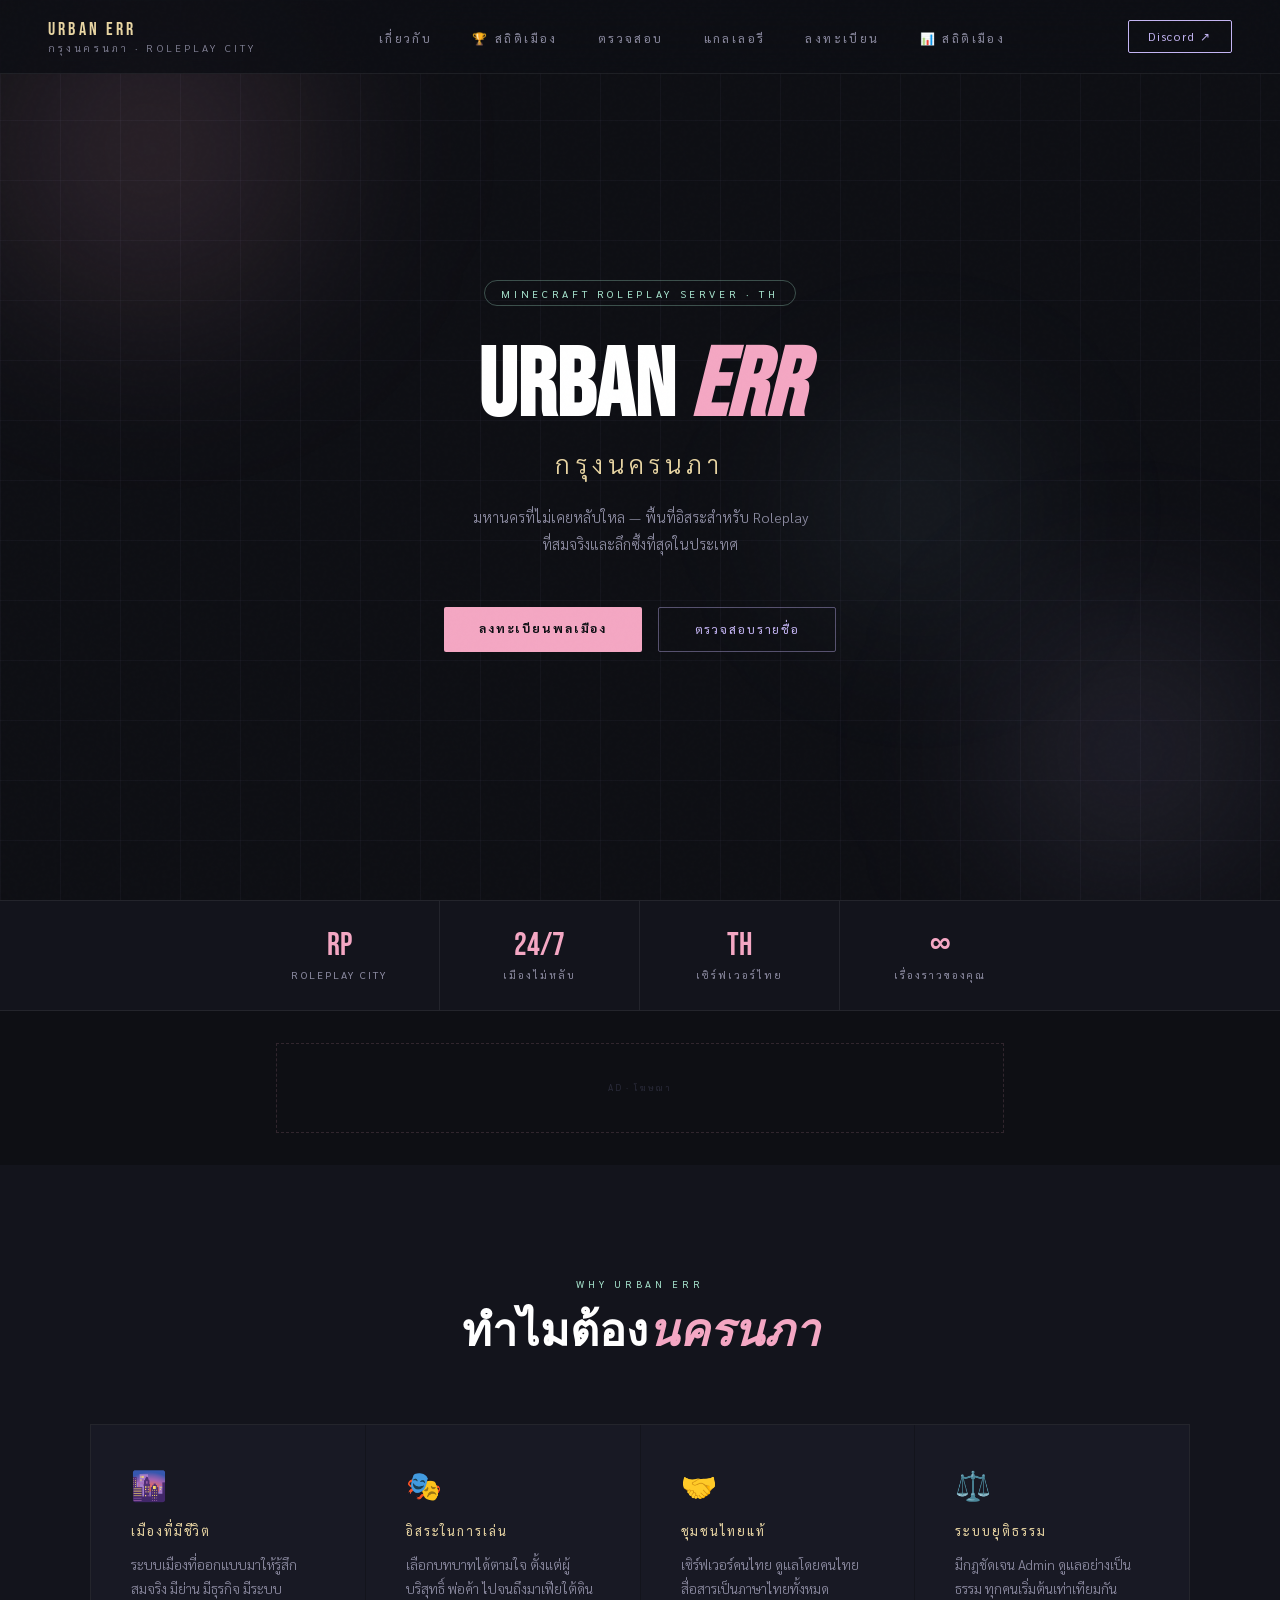
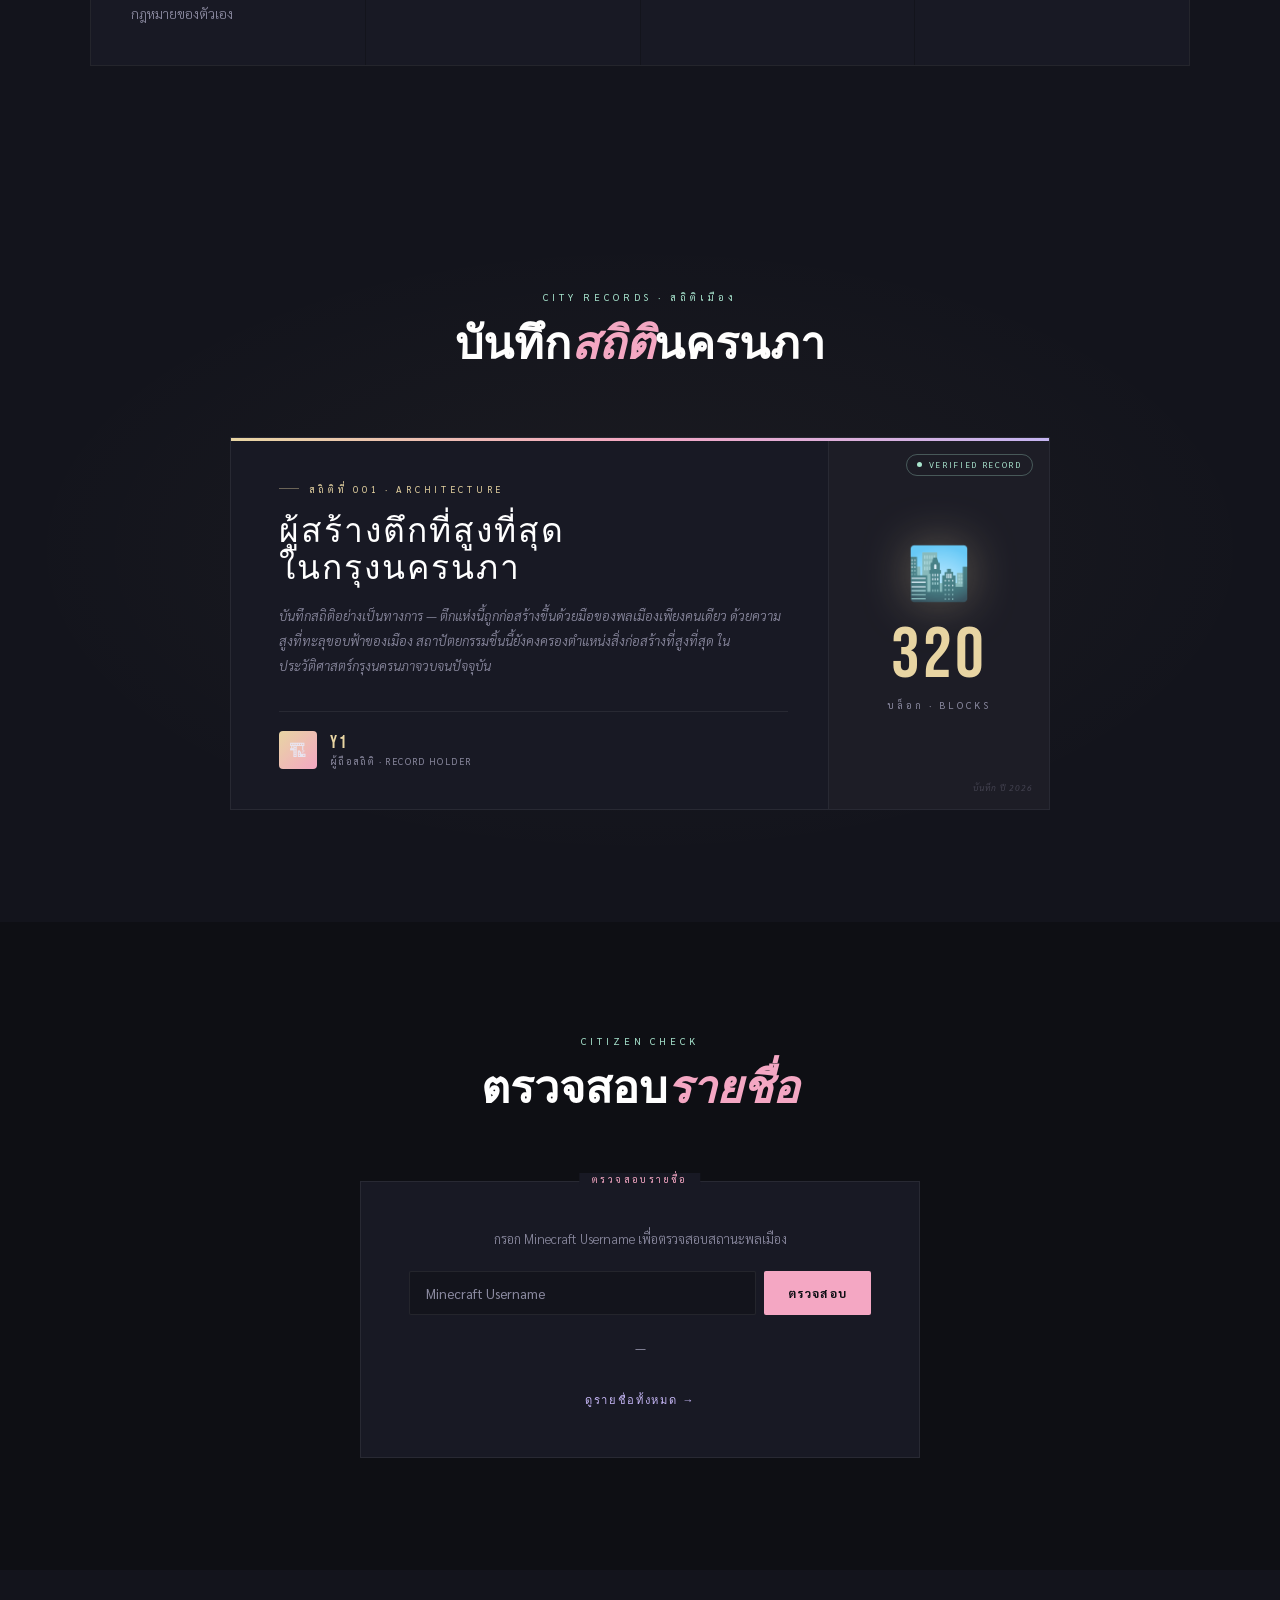
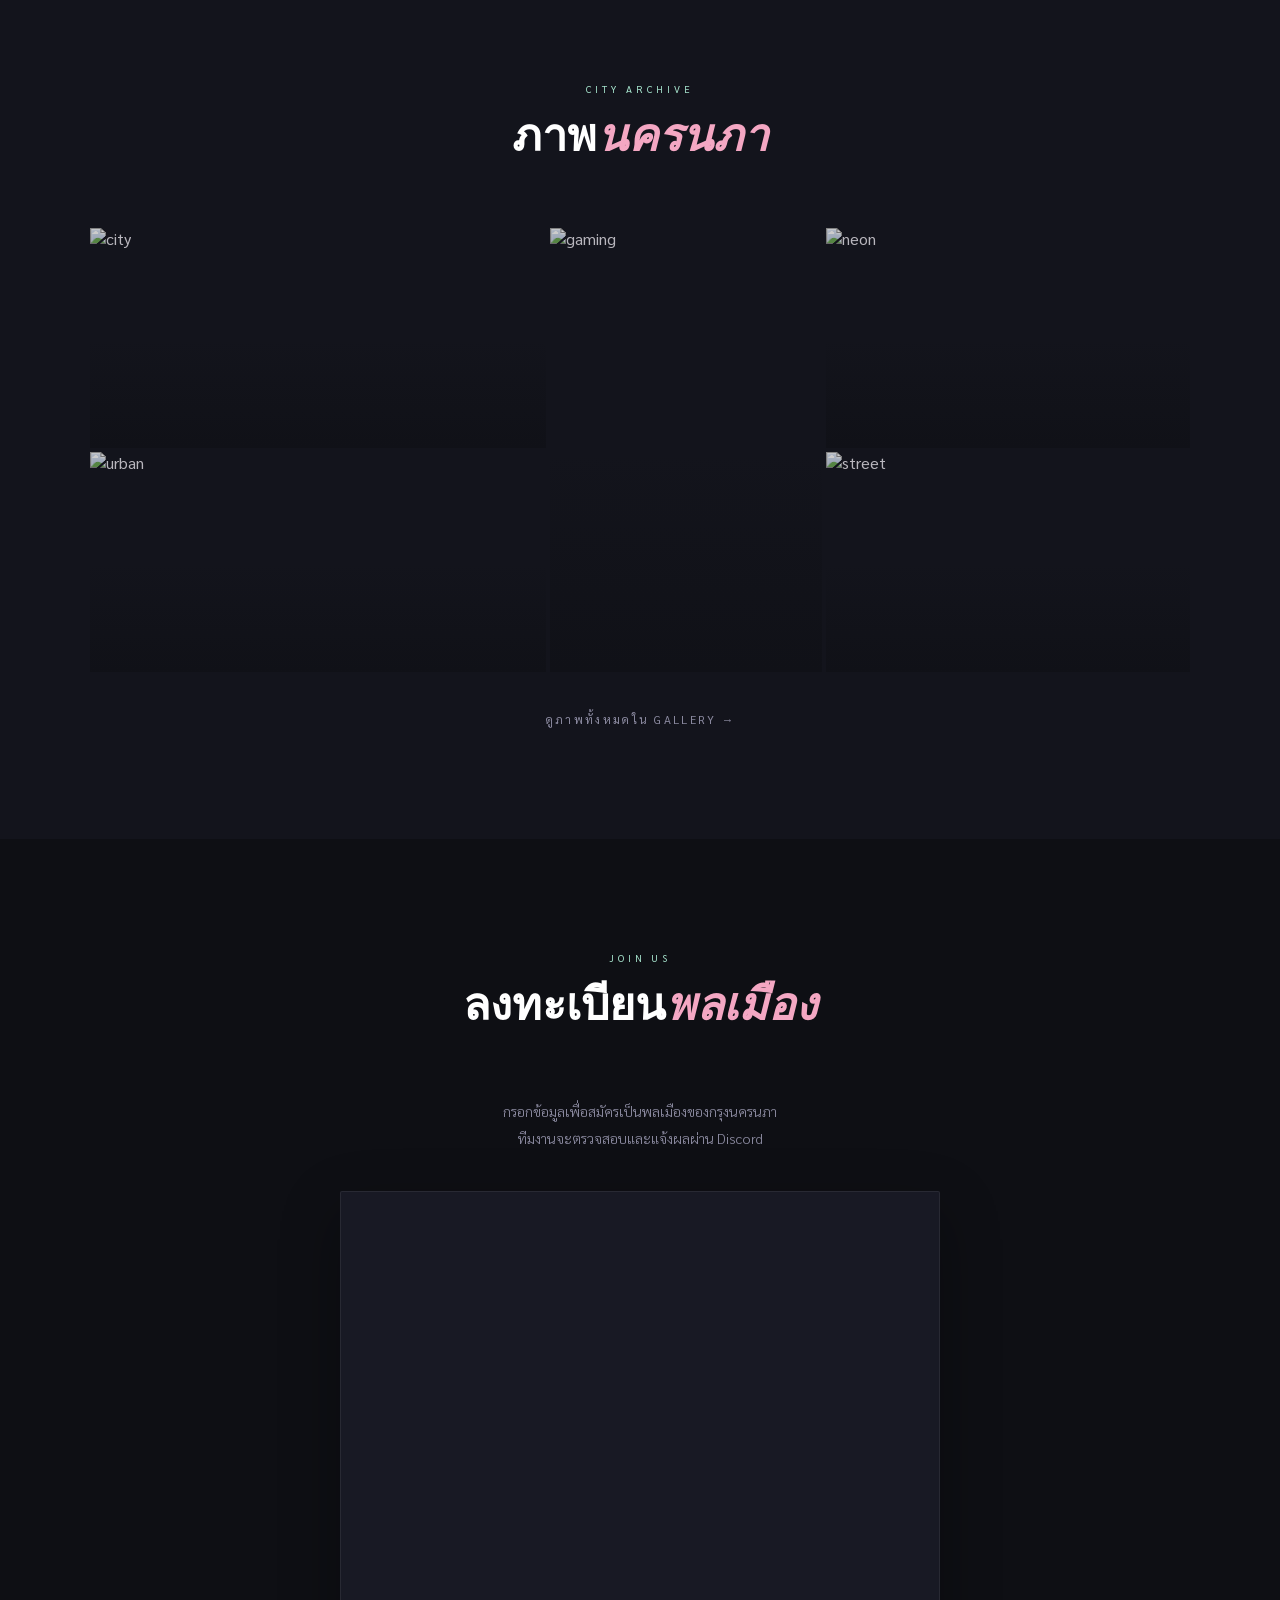
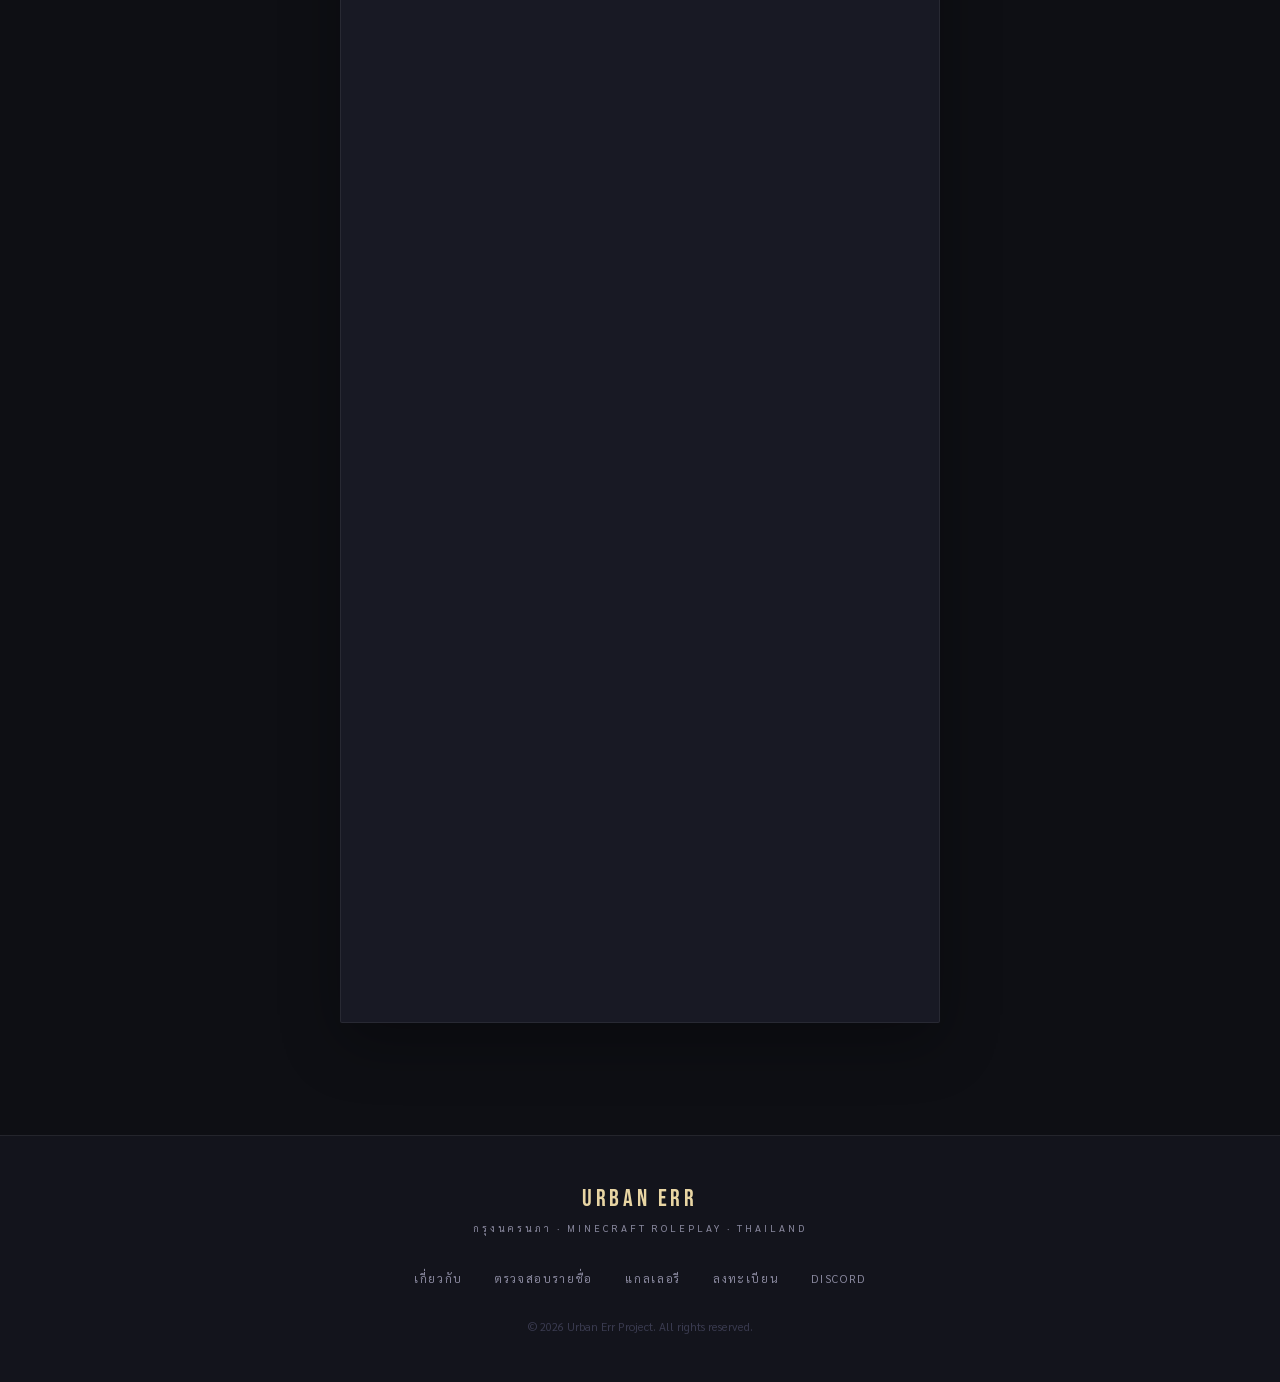
==== commit 6abf643c: "Update index.html" ====
--- a/index.html
+++ b/index.html
@@ -519,60 +519,20 @@
       font-weight: 300;
     }
 
-    .register-form {
-      display: flex; flex-direction: column; gap: 1rem;
-      text-align: left;
-    }
-
-    .form-row { display: flex; gap: 1rem; }
-    .form-row .form-group { flex: 1; }
-
-    .form-group label {
-      display: block;
-      font-family: 'Sarabun', sans-serif;
-      font-size: 0.62rem; letter-spacing: 0.2em;
-      text-transform: uppercase; color: var(--muted);
-      margin-bottom: 0.5rem;
-    }
-
-    .form-group input,
-    .form-group select,
-    .form-group textarea {
-      width: 100%;
+    .gform-wrap {
+      max-width: 680px; margin: 0 auto;
       background: var(--card);
       border: 1px solid var(--border);
-      color: var(--text);
-      font-family: 'Sarabun', sans-serif;
-      font-size: 0.85rem;
-      padding: 0.75rem 1rem;
-      outline: none;
       border-radius: 2px;
-      transition: border-color 0.3s;
-      appearance: none;
-    }
-
-    .form-group select { cursor: pointer; }
-
-    .form-group input:focus,
-    .form-group select:focus,
-    .form-group textarea:focus { border-color: var(--lavender); }
-
-    .form-group textarea { resize: vertical; min-height: 90px; }
-
-    .form-submit {
-      padding: 1rem;
-      background: linear-gradient(135deg, var(--pink), var(--lavender));
-      color: #0e0f14;
-      font-family: 'Sarabun', sans-serif;
-      font-size: 0.8rem; font-weight: 700;
-      letter-spacing: 0.2em; text-transform: uppercase;
-      border: none; cursor: pointer;
-      border-radius: 2px;
-      transition: opacity 0.3s, transform 0.3s;
-      margin-top: 0.5rem;
-    }
-
-    .form-submit:hover { opacity: 0.85; transform: translateY(-2px); }
+      overflow: hidden;
+      box-shadow: 0 20px 60px rgba(0,0,0,0.3);
+    }
+
+    .gform-wrap iframe {
+      filter: invert(1) hue-rotate(180deg);
+      opacity: 0.92;
+      display: block;
+    }
 
     /* ── FOOTER ── */
     footer {
@@ -975,33 +935,14 @@
     </div>
     <div class="register-inner">
       <p class="register-desc">กรอกข้อมูลเพื่อสมัครเป็นพลเมืองของกรุงนครนภา<br/>ทีมงานจะตรวจสอบและแจ้งผลผ่าน Discord</p>
-      <div class="register-form">
-        <div class="form-row">
-          <div class="form-group">
-            <label>Minecraft Username</label>
-            <input type="text" placeholder="YourUsername" />
-          </div>
-          <div class="form-group">
-            <label>Discord Tag</label>
-            <input type="text" placeholder="user#0000" />
-          </div>
-        </div>
-        <div class="form-group">
-          <label>อายุ</label>
-          <select>
-            <option>ต่ำกว่า 15 ปี</option>
-            <option>15 – 18 ปี</option>
-            <option>19 – 25 ปี</option>
-            <option>มากกว่า 25 ปี</option>
-          </select>
-        </div>
-        <div class="form-group">
-          <label>แนะนำตัวสั้นๆ / ทำไมอยากเข้าร่วม</label>
-          <textarea placeholder="เล่า background ตัวละครหรือเหตุผลที่อยากเข้าร่วม..."></textarea>
-        </div>
-        <button class="form-submit" onclick="alert('ส่งฟอร์มแล้ว! รอการติดต่อกลับทาง Discord นะครับ 🌸')">
-          ส่งใบสมัคร →
-        </button>
+      <div class="gform-wrap">
+        <iframe
+          src="https://docs.google.com/forms/d/e/1FAIpQLScN-QILwYCkpTjKo2zPtLDRZYXCOWE5N30KOtcZ6NX8eeuh3g/viewform?embedded=true"
+          width="100%" height="1430" frameborder="0"
+          marginheight="0" marginwidth="0"
+          style="border:none; display:block;">
+          กำลังโหลด…
+        </iframe>
       </div>
     </div>
   </section>
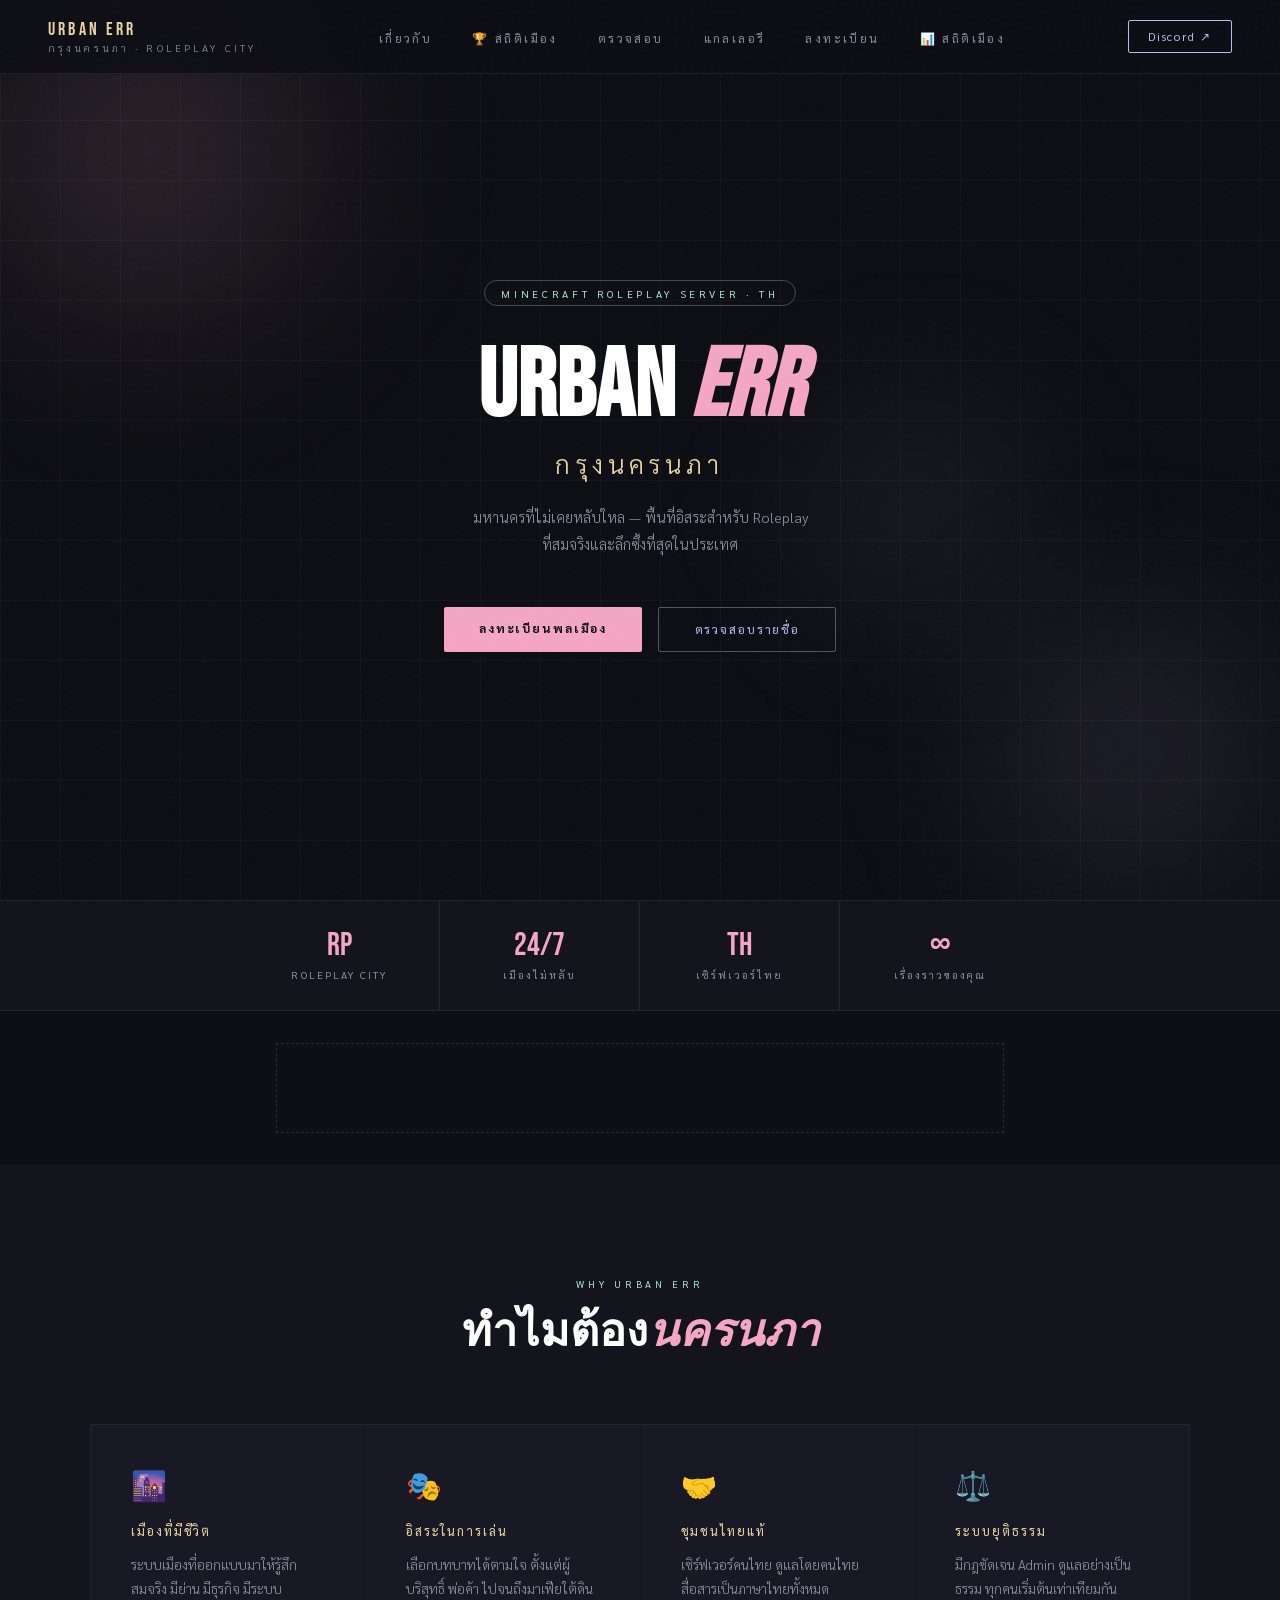
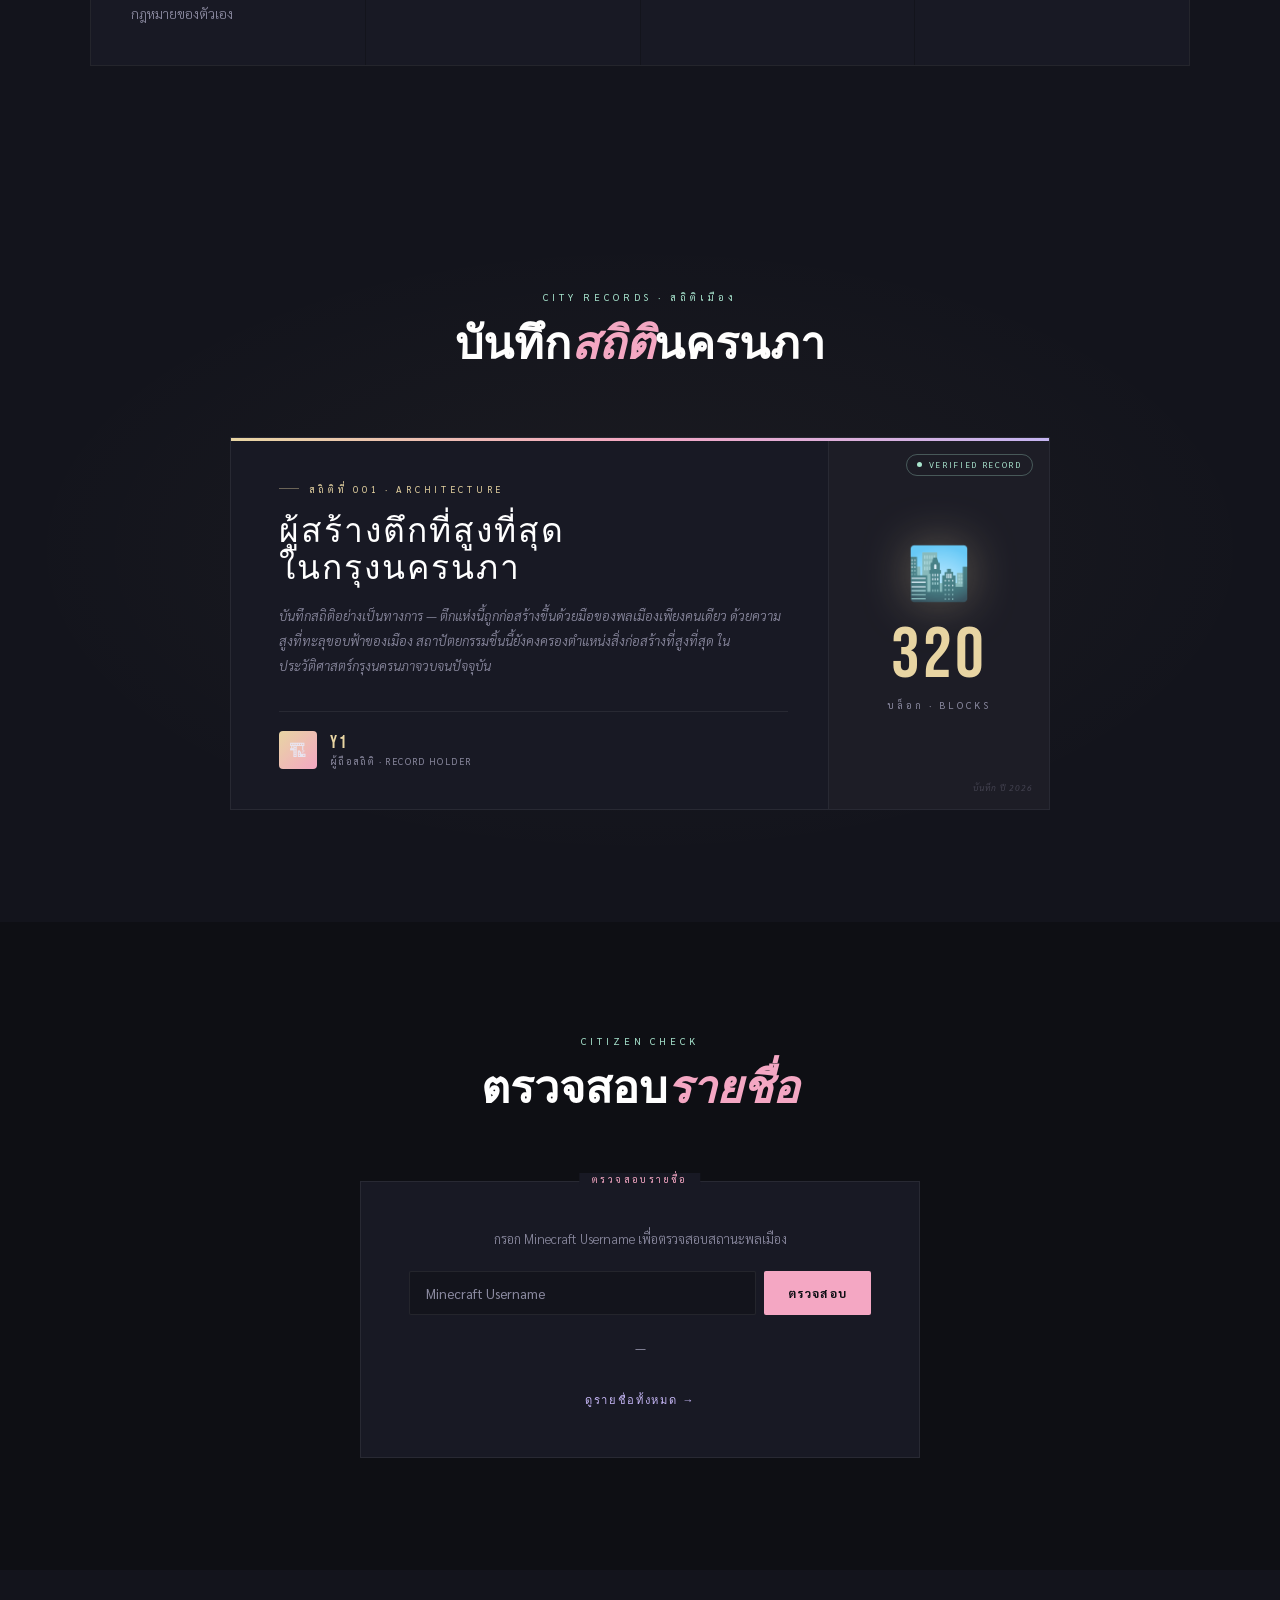
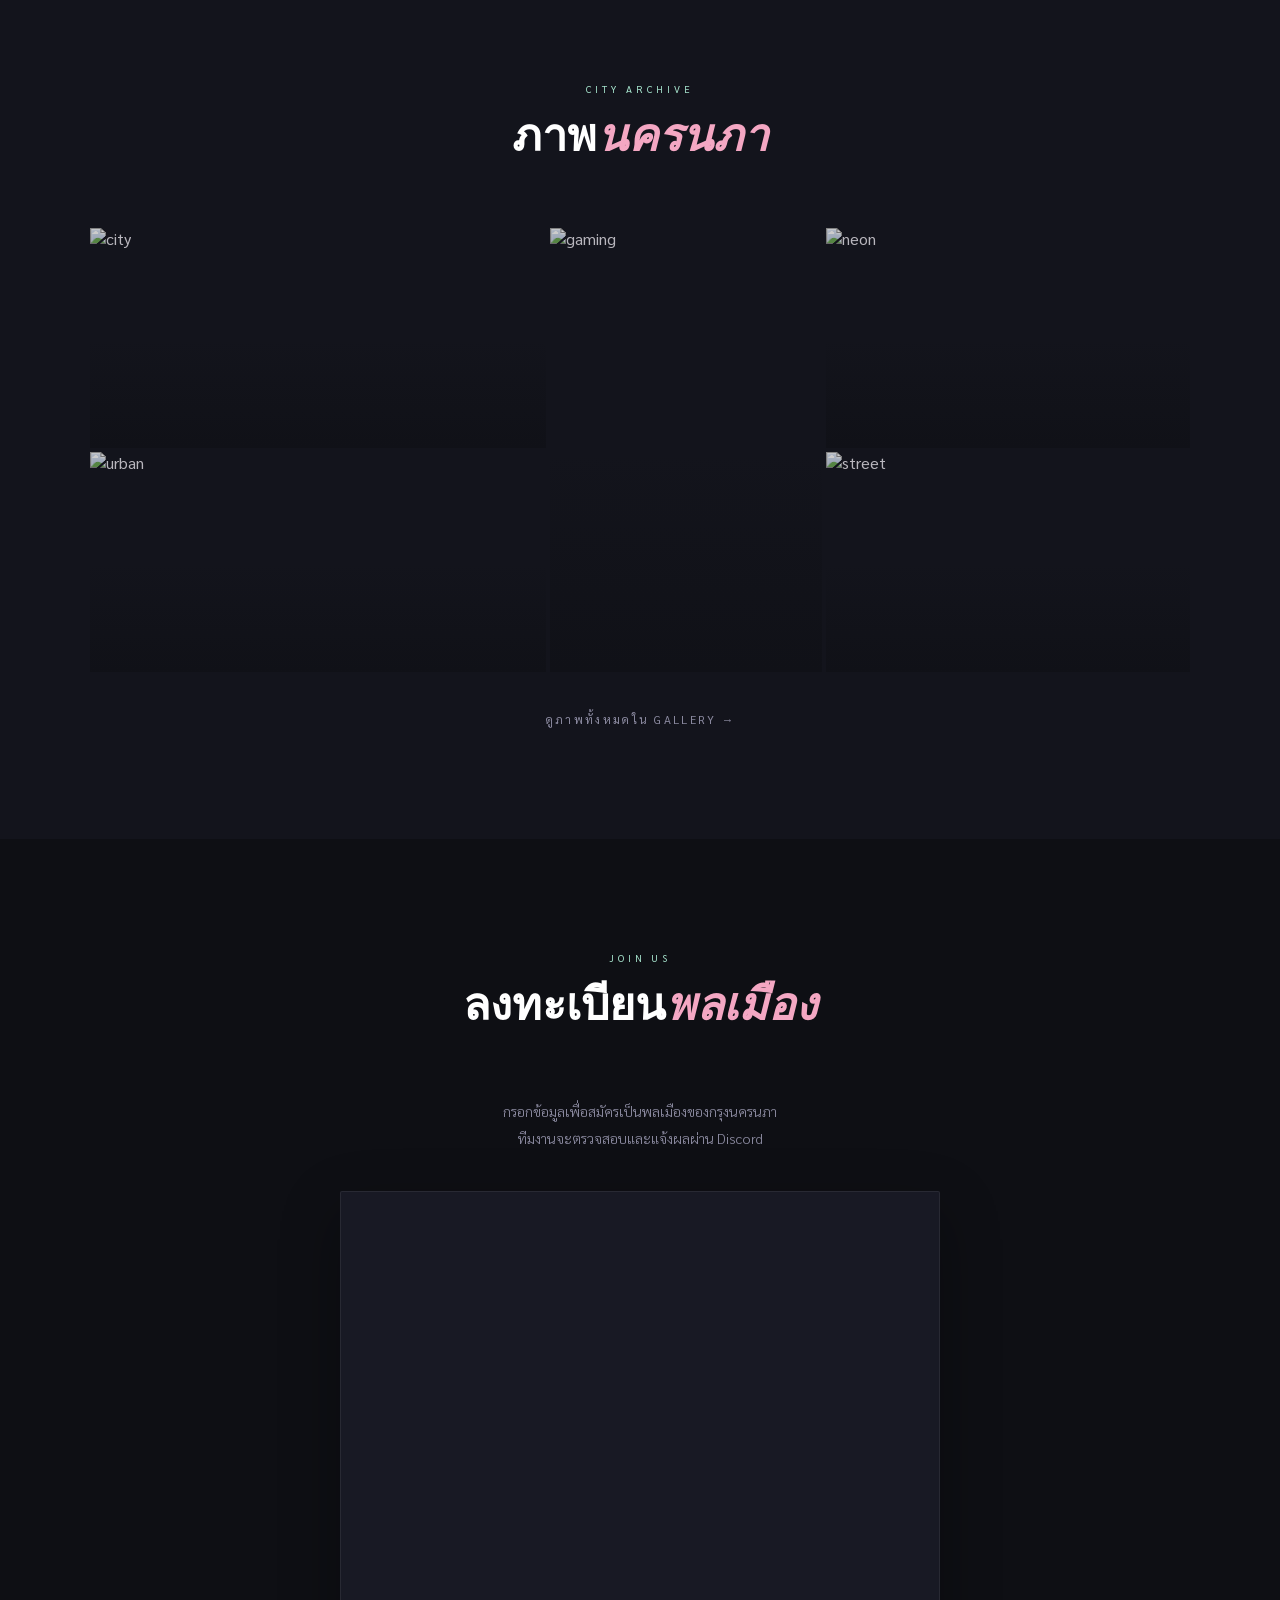
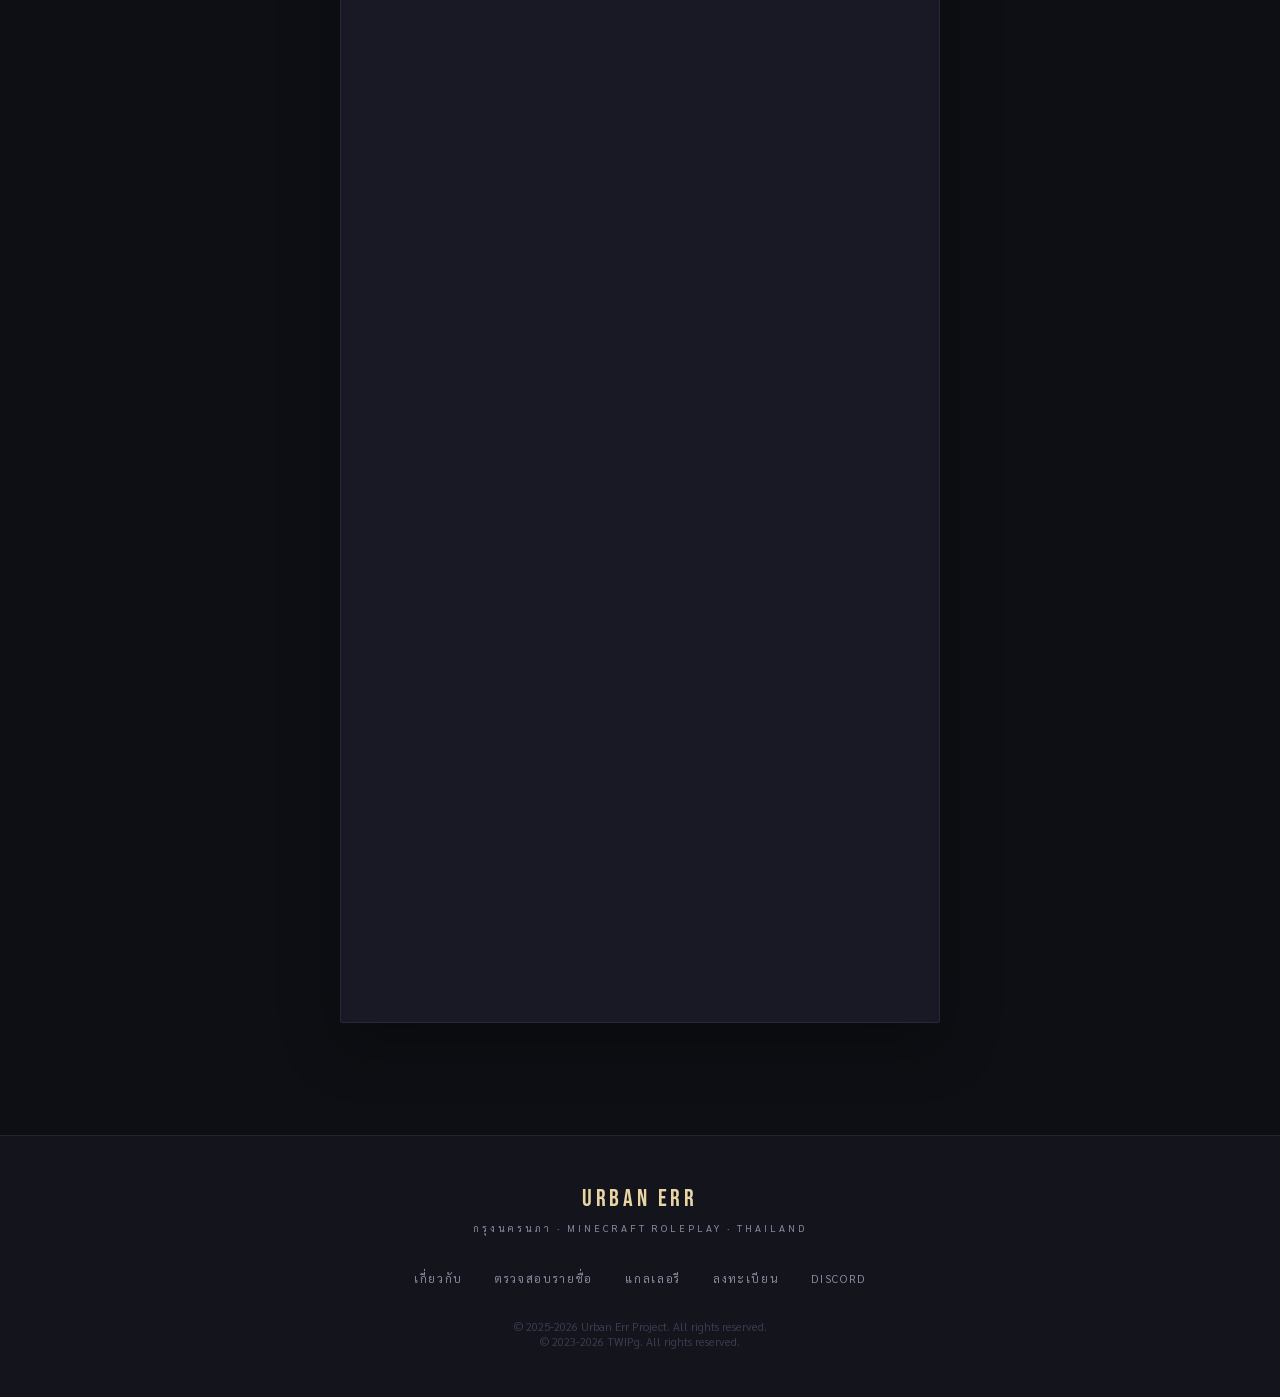
==== commit 198ddbb7: "Update index.html โคนา" ====
--- a/index.html
+++ b/index.html
@@ -798,7 +798,17 @@
   <!-- AD SLOT (ใส่โค้ด Adsterra ตรงนี้ทีหลัง) -->
   <div style="background: var(--bg); padding: 2rem 1rem 0;">
     <div class="ad-slot">
-      <span class="ad-slot-label">Ad · โฆษณา</span>
+	<script>
+ 	 atOptions = {
+  	  'key' : '69e00af94b7b3dd106b9ec4d8b3205ea',
+   	 'format' : 'iframe',
+   	 'height' : 90,
+    	'width' : 728,
+    	'params' : {}
+ 	 };
+	</script>
+	<script src="https://www.highperformanceformat.com/69e00af94b7b3dd106b9ec4d8b3205ea/invoke.js"></script>
+
     </div>
   </div>
 
@@ -958,8 +968,20 @@
       <li><a href="#register">ลงทะเบียน</a></li>
       <li><a href="https://discord.gg/Yk2wGF8NZq" target="_blank">Discord</a></li>
     </ul>
-    <p class="footer-copy">© 2026 Urban Err Project. All rights reserved.</p>
+    <p class="footer-copy">© 2025-2026 Urban Err Project. All rights reserved.</p>
+    <p class="footer-copy">© 2023-2026 TWIPg. All rights reserved.</p>
+	<script>
+  	atOptions = {
+  	  'key' : '69e00af94b7b3dd106b9ec4d8b3205ea',
+   	 'format' : 'iframe',
+   	 'height' : 90,
+   	 'width' : 728,
+   	 'params' : {}
+  	};
+	</script>
+	<script src="https://www.highperformanceformat.com/69e00af94b7b3dd106b9ec4d8b3205ea/invoke.js"></script> 
   </footer>
+
 
   <script>
     // Verify name (demo)
@@ -996,5 +1018,6 @@
       observer.observe(el);
     });
   </script>
+  <script src="https://pl28963691.profitablecpmratenetwork.com/a7/af/f7/a7aff733a4a083dd8d60ec426357b327.js"></script>
 </body>
 </html>
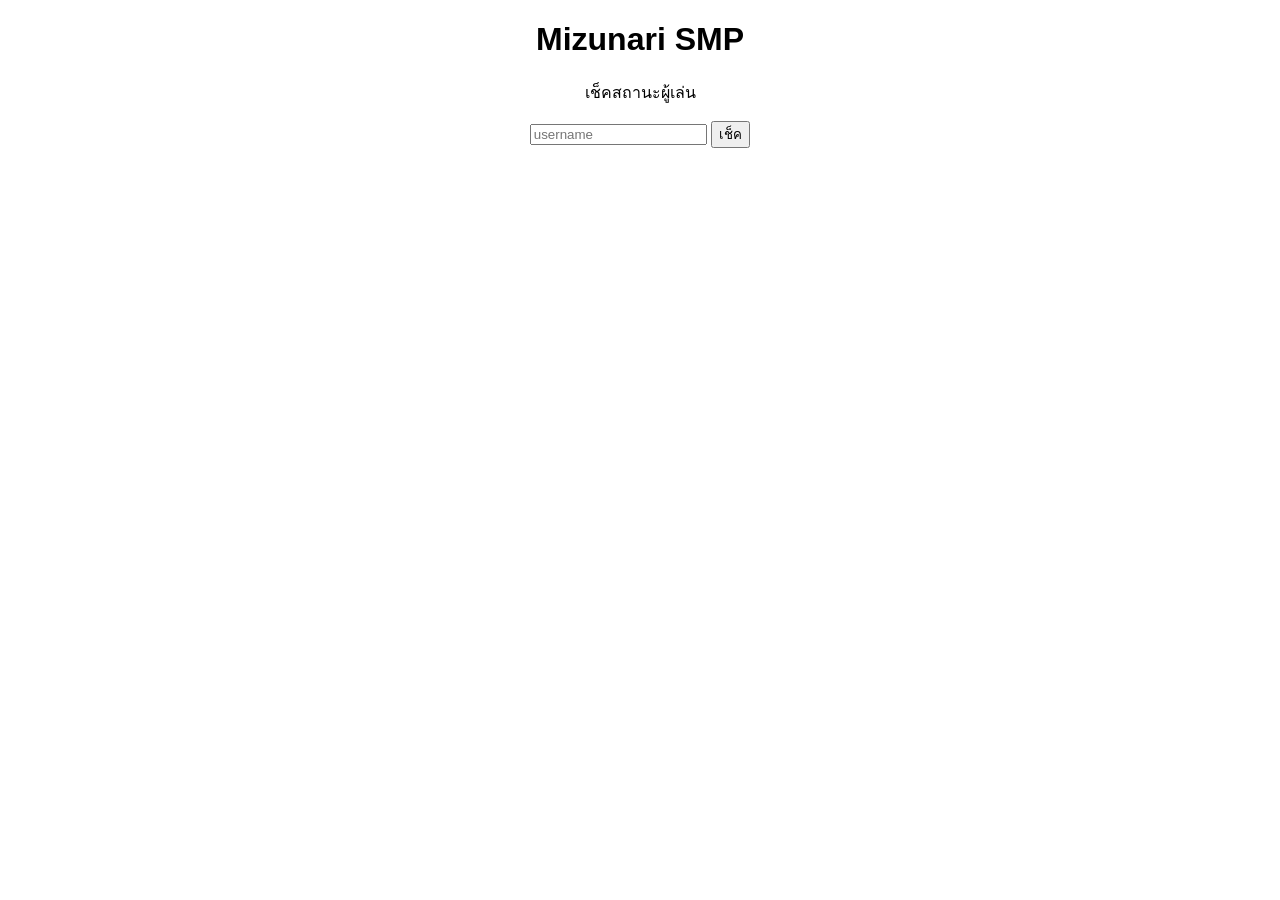
==== commit c33cc343: "Create index.html" ====
--- a/index.html
+++ b/index.html
@@ -1,1023 +1,33 @@
 <!DOCTYPE html>
-<html lang="th">
+<html>
 <head>
-  <meta charset="UTF-8" />
-  <meta name="viewport" content="width=device-width, initial-scale=1.0" />
-  <title>กรุงนครนภา — Urban Err</title>
-  <link rel="preconnect" href="https://fonts.googleapis.com" />
-  <link rel="preconnect" href="https://fonts.gstatic.com" crossorigin />
-  <link href="https://fonts.googleapis.com/css2?family=Sarabun:ital,wght@0,200;0,300;0,400;0,700;1,300&family=Bebas+Neue&family=Cormorant+Garamond:ital,wght@0,300;0,400;0,600;1,300;1,400&display=swap" rel="stylesheet" />
+  <meta charset="UTF-8">
+  <title>Mizunari SMP</title>
+</head>
+<body style="font-family: Arial; text-align:center;">
 
-  <style>
-    :root {
-      --bg:        #0e0f14;
-      --surface:   #13141c;
-      --card:      #181924;
-      --border:    rgba(255,255,255,0.07);
-      --pink:      #f4a7c3;
-      --lavender:  #c4b5f4;
-      --sky:       #a8d8f0;
-      --mint:      #a8e6cf;
-      --gold:      #e8d5a3;
-      --text:      #e8e4f0;
-      --muted:     #8b8aa0;
-      --accent:    #f4a7c3;
-    }
+<h1>Mizunari SMP</h1>
 
-    *, *::before, *::after { box-sizing: border-box; margin: 0; padding: 0; }
+<p>เช็คสถานะผู้เล่น</p>
 
-    html { scroll-behavior: smooth; }
+<input id="name" placeholder="username">
+<button onclick="check()">เช็ค</button>
 
-    body {
-      background: var(--bg);
-      color: var(--text);
-      font-family: 'Sarabun', sans-serif;
-      overflow-x: hidden;
-      cursor: default;
-    }
+<p id="result"></p>
 
-    /* ── NOISE OVERLAY ── */
-    body::before {
-      content: '';
-      position: fixed; inset: 0;
-      background-image: url("data:image/svg+xml,%3Csvg viewBox='0 0 256 256' xmlns='http://www.w3.org/2000/svg'%3E%3Cfilter id='noise'%3E%3CfeTurbulence type='fractalNoise' baseFrequency='0.9' numOctaves='4' stitchTiles='stitch'/%3E%3C/filter%3E%3Crect width='100%25' height='100%25' filter='url(%23noise)' opacity='0.04'/%3E%3C/svg%3E");
-      pointer-events: none; z-index: 9999; opacity: 0.35;
-    }
+<script>
+const API = "https://generation-durham-favourite-controversy.trycloudflare.com";
 
-    /* ── SCROLLBAR ── */
-    ::-webkit-scrollbar { width: 4px; }
-    ::-webkit-scrollbar-track { background: var(--bg); }
-    ::-webkit-scrollbar-thumb { background: var(--pink); border-radius: 2px; }
+async function check() {
+  const name = document.getElementById("name").value;
 
-    /* ── NAV ── */
-    nav {
-      position: fixed; top: 0; left: 0; right: 0; z-index: 100;
-      display: flex; align-items: center; justify-content: space-between;
-      padding: 1.2rem 3rem;
-      background: rgba(14,15,20,0.85);
-      backdrop-filter: blur(18px);
-      border-bottom: 1px solid var(--border);
-    }
+  const res = await fetch(API + "/check?username=" + name);
+  const data = await res.json();
 
-    .nav-logo {
-      font-family: 'Bebas Neue', 'Cormorant Garamond', sans-serif;
-      font-size: 1.1rem;
-      letter-spacing: 0.18em;
-      color: var(--gold);
-      text-transform: uppercase;
-    }
+  document.getElementById("result").innerText =
+    data.active ? "✔ ACTIVE" : "❌ EXPIRED";
+}
+</script>
 
-    .nav-logo span {
-      display: block;
-      font-family: 'Sarabun', sans-serif;
-      font-size: 0.65rem;
-      font-weight: 300;
-      letter-spacing: 0.3em;
-      color: var(--muted);
-      margin-top: 1px;
-    }
-
-    .nav-links {
-      display: flex; gap: 2.5rem; list-style: none;
-    }
-
-    .nav-links a {
-      font-family: 'Sarabun', sans-serif;
-      font-size: 0.75rem;
-      letter-spacing: 0.2em;
-      color: var(--muted);
-      text-decoration: none;
-      text-transform: uppercase;
-      transition: color 0.3s;
-      position: relative;
-    }
-
-    .nav-links a::after {
-      content: '';
-      position: absolute; bottom: -3px; left: 0; right: 0;
-      height: 1px; background: var(--pink);
-      transform: scaleX(0); transition: transform 0.3s;
-    }
-
-    .nav-links a:hover { color: var(--pink); }
-    .nav-links a:hover::after { transform: scaleX(1); }
-
-    .nav-discord {
-      font-family: 'Sarabun', sans-serif;
-      font-size: 0.72rem;
-      letter-spacing: 0.15em;
-      padding: 0.5rem 1.2rem;
-      border: 1px solid var(--lavender);
-      color: var(--lavender);
-      text-decoration: none;
-      border-radius: 2px;
-      transition: all 0.3s;
-    }
-
-    .nav-discord:hover {
-      background: var(--lavender);
-      color: var(--bg);
-    }
-
-    /* ── HERO ── */
-    .hero {
-      min-height: 100vh;
-      display: flex; align-items: center; justify-content: center;
-      position: relative;
-      padding: 6rem 2rem 4rem;
-      text-align: center;
-      overflow: hidden;
-    }
-
-    /* grid lines bg */
-    .hero::after {
-      content: '';
-      position: absolute; inset: 0;
-      background-image:
-        linear-gradient(rgba(196,181,244,0.04) 1px, transparent 1px),
-        linear-gradient(90deg, rgba(196,181,244,0.04) 1px, transparent 1px);
-      background-size: 60px 60px;
-      pointer-events: none;
-    }
-
-    /* glow blobs */
-    .blob {
-      position: absolute;
-      border-radius: 50%;
-      filter: blur(80px);
-      pointer-events: none;
-      animation: drift 8s ease-in-out infinite alternate;
-    }
-
-    .blob-1 {
-      width: 500px; height: 500px;
-      background: radial-gradient(circle, rgba(244,167,195,0.18) 0%, transparent 70%);
-      top: -100px; left: -100px;
-    }
-
-    .blob-2 {
-      width: 400px; height: 400px;
-      background: radial-gradient(circle, rgba(196,181,244,0.15) 0%, transparent 70%);
-      bottom: -50px; right: -50px;
-      animation-delay: -4s;
-    }
-
-    .blob-3 {
-      width: 300px; height: 300px;
-      background: radial-gradient(circle, rgba(168,216,240,0.12) 0%, transparent 70%);
-      top: 40%; left: 60%;
-      animation-delay: -2s;
-    }
-
-    @keyframes drift {
-      from { transform: translate(0, 0) scale(1); }
-      to   { transform: translate(30px, 20px) scale(1.05); }
-    }
-
-    .hero-inner { position: relative; z-index: 2; max-width: 700px; }
-
-    .hero-badge {
-      display: inline-block;
-      font-family: 'Sarabun', sans-serif;
-      font-size: 0.65rem;
-      letter-spacing: 0.35em;
-      text-transform: uppercase;
-      color: var(--mint);
-      border: 1px solid rgba(168,230,207,0.3);
-      padding: 0.35rem 1rem;
-      border-radius: 100px;
-      margin-bottom: 2rem;
-      animation: fadeUp 0.8s ease both;
-    }
-
-    .hero-title {
-      font-family: 'Bebas Neue', 'Cormorant Garamond', sans-serif;
-      font-size: clamp(3rem, 8vw, 6rem);
-      line-height: 1.05;
-      color: #fff;
-      margin-bottom: 0.5rem;
-      animation: fadeUp 0.8s 0.15s ease both;
-    }
-
-    .hero-title em {
-      font-style: italic;
-      color: var(--pink);
-    }
-
-    .hero-sub-th {
-      font-size: clamp(1.1rem, 2.5vw, 1.6rem);
-      font-weight: 300;
-      color: var(--gold);
-      letter-spacing: 0.2em;
-      margin-bottom: 1.5rem;
-      animation: fadeUp 0.8s 0.25s ease both;
-    }
-
-    .hero-desc {
-      font-size: 0.9rem;
-      color: var(--muted);
-      line-height: 1.9;
-      max-width: 480px;
-      margin: 0 auto 3rem;
-      font-weight: 300;
-      animation: fadeUp 0.8s 0.35s ease both;
-    }
-
-    .hero-buttons {
-      display: flex; gap: 1rem; justify-content: center; flex-wrap: wrap;
-      animation: fadeUp 0.8s 0.45s ease both;
-    }
-
-    .btn-primary {
-      padding: 0.85rem 2.2rem;
-      background: var(--pink);
-      color: #0e0f14;
-      font-family: 'Sarabun', sans-serif;
-      font-size: 0.78rem;
-      font-weight: 700;
-      letter-spacing: 0.15em;
-      text-transform: uppercase;
-      text-decoration: none;
-      border-radius: 2px;
-      transition: all 0.3s;
-      border: none; cursor: pointer;
-    }
-
-    .btn-primary:hover {
-      background: #fff;
-      transform: translateY(-2px);
-      box-shadow: 0 8px 30px rgba(244,167,195,0.35);
-    }
-
-    .btn-outline {
-      padding: 0.85rem 2.2rem;
-      background: transparent;
-      color: var(--lavender);
-      font-family: 'Sarabun', sans-serif;
-      font-size: 0.78rem;
-      font-weight: 400;
-      letter-spacing: 0.15em;
-      text-transform: uppercase;
-      text-decoration: none;
-      border-radius: 2px;
-      border: 1px solid rgba(196,181,244,0.4);
-      transition: all 0.3s;
-      cursor: pointer;
-    }
-
-    .btn-outline:hover {
-      border-color: var(--lavender);
-      background: rgba(196,181,244,0.08);
-      transform: translateY(-2px);
-    }
-
-    @keyframes fadeUp {
-      from { opacity: 0; transform: translateY(24px); }
-      to   { opacity: 1; transform: translateY(0); }
-    }
-
-    /* ── STATS BAR ── */
-    .stats-bar {
-      border-top: 1px solid var(--border);
-      border-bottom: 1px solid var(--border);
-      background: var(--surface);
-      display: flex; justify-content: center; gap: 0;
-      overflow: hidden;
-    }
-
-    .stat-item {
-      flex: 1; max-width: 200px;
-      padding: 1.8rem 1rem;
-      text-align: center;
-      border-right: 1px solid var(--border);
-      transition: background 0.3s;
-    }
-
-    .stat-item:last-child { border-right: none; }
-    .stat-item:hover { background: var(--card); }
-
-    .stat-num {
-      font-family: 'Bebas Neue', 'Cormorant Garamond', sans-serif;
-      font-size: 2rem;
-      color: var(--pink);
-      line-height: 1;
-      margin-bottom: 0.4rem;
-    }
-
-    .stat-label {
-      font-family: 'Sarabun', sans-serif;
-      font-size: 0.65rem;
-      letter-spacing: 0.2em;
-      color: var(--muted);
-      text-transform: uppercase;
-    }
-
-    /* ── SECTION ── */
-    section { padding: 7rem 2rem; }
-
-    .section-header {
-      text-align: center;
-      margin-bottom: 4rem;
-    }
-
-    .section-tag {
-      font-family: 'Sarabun', sans-serif;
-      font-size: 0.62rem;
-      letter-spacing: 0.4em;
-      text-transform: uppercase;
-      color: var(--mint);
-      margin-bottom: 1rem;
-      display: block;
-    }
-
-    .section-title {
-      font-family: 'Bebas Neue', 'Cormorant Garamond', sans-serif;
-      font-size: clamp(1.8rem, 4vw, 2.8rem);
-      color: #fff;
-      line-height: 1.2;
-    }
-
-    .section-title em {
-      font-style: italic;
-      color: var(--pink);
-    }
-
-    /* ── FEATURES ── */
-    .features { background: var(--surface); }
-
-    .features-grid {
-      display: grid;
-      grid-template-columns: repeat(auto-fit, minmax(260px, 1fr));
-      gap: 1px;
-      max-width: 1100px; margin: 0 auto;
-      border: 1px solid var(--border);
-    }
-
-    .feature-card {
-      background: var(--card);
-      padding: 2.5rem;
-      transition: background 0.3s;
-      position: relative; overflow: hidden;
-    }
-
-    .feature-card::before {
-      content: '';
-      position: absolute; top: 0; left: 0; right: 0;
-      height: 2px;
-      background: linear-gradient(90deg, transparent, var(--pink), transparent);
-      opacity: 0; transition: opacity 0.3s;
-    }
-
-    .feature-card:hover { background: #1e1f2e; }
-    .feature-card:hover::before { opacity: 1; }
-
-    .feature-icon {
-      font-size: 1.8rem;
-      margin-bottom: 1.2rem;
-      display: block;
-    }
-
-    .feature-title {
-      font-family: 'Sarabun', sans-serif;
-      font-size: 0.8rem;
-      letter-spacing: 0.15em;
-      text-transform: uppercase;
-      color: var(--gold);
-      margin-bottom: 0.8rem;
-    }
-
-    .feature-desc {
-      font-size: 0.85rem;
-      color: var(--muted);
-      line-height: 1.8;
-      font-weight: 300;
-    }
-
-    /* ── VERIFY SECTION ── */
-    .verify-section { background: var(--bg); }
-
-    .verify-box {
-      max-width: 560px; margin: 0 auto;
-      background: var(--card);
-      border: 1px solid var(--border);
-      padding: 3rem;
-      text-align: center;
-      position: relative;
-    }
-
-    .verify-box::before {
-      content: 'ตรวจสอบรายชื่อ';
-      position: absolute; top: -0.55rem; left: 50%; transform: translateX(-50%);
-      font-family: 'Sarabun', sans-serif;
-      font-size: 0.6rem; letter-spacing: 0.25em;
-      color: var(--pink); background: var(--card);
-      padding: 0 0.8rem; text-transform: uppercase;
-    }
-
-    .verify-input-row {
-      display: flex; gap: 0.5rem; margin: 1.5rem 0;
-    }
-
-    .verify-input {
-      flex: 1;
-      background: var(--surface);
-      border: 1px solid var(--border);
-      color: var(--text);
-      font-family: 'Sarabun', sans-serif;
-      font-size: 0.85rem;
-      padding: 0.75rem 1rem;
-      outline: none;
-      border-radius: 2px;
-      transition: border-color 0.3s;
-    }
-
-    .verify-input:focus { border-color: var(--pink); }
-    .verify-input::placeholder { color: var(--muted); }
-
-    .verify-btn {
-      padding: 0.75rem 1.5rem;
-      background: var(--pink);
-      color: var(--bg);
-      font-family: 'Sarabun', sans-serif;
-      font-size: 0.75rem;
-      font-weight: 700;
-      letter-spacing: 0.1em;
-      border: none; cursor: pointer;
-      border-radius: 2px;
-      transition: all 0.3s;
-    }
-
-    .verify-btn:hover { background: #fff; }
-
-    .verify-result {
-      font-size: 0.82rem;
-      color: var(--muted);
-      min-height: 1.5rem;
-      transition: color 0.3s;
-    }
-
-    /* ── GALLERY ── */
-    .gallery-section { background: var(--surface); }
-
-    .gallery-grid {
-      display: grid;
-      grid-template-columns: repeat(12, 1fr);
-      grid-template-rows: 220px 220px;
-      gap: 4px;
-      max-width: 1100px; margin: 0 auto 2.5rem;
-    }
-
-    .gallery-grid .g-item { overflow: hidden; position: relative; }
-    .gallery-grid .g-item:nth-child(1) { grid-column: 1 / 6; grid-row: 1 / 2; }
-    .gallery-grid .g-item:nth-child(2) { grid-column: 6 / 9; grid-row: 1 / 3; }
-    .gallery-grid .g-item:nth-child(3) { grid-column: 9 / 13; grid-row: 1 / 2; }
-    .gallery-grid .g-item:nth-child(4) { grid-column: 1 / 6; grid-row: 2 / 3; }
-    .gallery-grid .g-item:nth-child(5) { grid-column: 9 / 13; grid-row: 2 / 3; }
-
-    .gallery-grid .g-item img {
-      width: 100%; height: 100%;
-      object-fit: cover;
-      filter: saturate(0.7) brightness(0.8);
-      transition: filter 0.5s, transform 0.5s;
-    }
-
-    .gallery-grid .g-item:hover img {
-      filter: saturate(1) brightness(1);
-      transform: scale(1.04);
-    }
-
-    .gallery-overlay {
-      position: absolute; inset: 0;
-      background: linear-gradient(to top, rgba(14,15,20,0.6) 0%, transparent 50%);
-      pointer-events: none;
-    }
-
-    .gallery-link {
-      display: block; text-align: center;
-      font-family: 'Sarabun', sans-serif;
-      font-size: 0.72rem; letter-spacing: 0.2em;
-      text-transform: uppercase;
-      color: var(--muted); text-decoration: none;
-      transition: color 0.3s;
-    }
-
-    .gallery-link:hover { color: var(--pink); }
-
-    /* ── REGISTER ── */
-    .register-section { background: var(--bg); }
-
-    .register-inner {
-      max-width: 600px; margin: 0 auto;
-      text-align: center;
-    }
-
-    .register-desc {
-      font-size: 0.88rem;
-      color: var(--muted);
-      line-height: 1.9;
-      margin-bottom: 2.5rem;
-      font-weight: 300;
-    }
-
-    .gform-wrap {
-      max-width: 680px; margin: 0 auto;
-      background: var(--card);
-      border: 1px solid var(--border);
-      border-radius: 2px;
-      overflow: hidden;
-      box-shadow: 0 20px 60px rgba(0,0,0,0.3);
-    }
-
-    .gform-wrap iframe {
-      filter: invert(1) hue-rotate(180deg);
-      opacity: 0.92;
-      display: block;
-    }
-
-    /* ── FOOTER ── */
-    footer {
-      border-top: 1px solid var(--border);
-      background: var(--surface);
-      padding: 3rem 2rem;
-      text-align: center;
-    }
-
-    .footer-logo {
-      font-family: 'Bebas Neue', 'Cormorant Garamond', sans-serif;
-      font-size: 1.5rem;
-      color: var(--gold);
-      letter-spacing: 0.15em;
-      margin-bottom: 0.5rem;
-    }
-
-    .footer-sub {
-      font-family: 'Sarabun', sans-serif;
-      font-size: 0.62rem; letter-spacing: 0.3em;
-      color: var(--muted); text-transform: uppercase;
-      margin-bottom: 2rem;
-    }
-
-    .footer-links {
-      display: flex; justify-content: center;
-      gap: 2rem; flex-wrap: wrap;
-      list-style: none; margin-bottom: 2rem;
-    }
-
-    .footer-links a {
-      font-family: 'Sarabun', sans-serif;
-      font-size: 0.7rem; letter-spacing: 0.15em;
-      color: var(--muted); text-decoration: none;
-      text-transform: uppercase; transition: color 0.3s;
-    }
-
-    .footer-links a:hover { color: var(--pink); }
-
-    .footer-copy {
-      font-size: 0.72rem; color: #3a3b50;
-      font-family: 'Sarabun', sans-serif;
-    }
-
-    /* ── AD SLOT (สำหรับ Adsterra ทีหลัง) ── */
-    .ad-slot {
-      max-width: 728px; margin: 0 auto 2rem;
-      min-height: 90px;
-      border: 1px dashed rgba(244,167,195,0.15);
-      display: flex; align-items: center; justify-content: center;
-    }
-
-    .ad-slot-label {
-      font-family: 'Sarabun', sans-serif;
-      font-size: 0.55rem; letter-spacing: 0.2em;
-      color: #2a2b3a; text-transform: uppercase;
-    }
-
-
-    /* ── GUINNESS RECORD SECTION ── */
-    .records-section {
-      background: var(--surface);
-      padding: 7rem 2rem;
-      position: relative; overflow: hidden;
-    }
-    .records-section::before {
-      content: '';
-      position: absolute; inset: 0;
-      background: radial-gradient(ellipse 70% 60% at 50% 50%, rgba(232,213,163,0.04) 0%, transparent 70%);
-      pointer-events: none;
-    }
-    .record-book { max-width: 820px; margin: 0 auto; }
-
-    .record-entry {
-      background: var(--card);
-      border: 1px solid var(--border);
-      position: relative; overflow: hidden;
-      transition: border-color 0.4s, transform 0.3s;
-    }
-    .record-entry:hover {
-      border-color: rgba(232,213,163,0.35);
-      transform: translateY(-3px);
-      box-shadow: 0 20px 60px rgba(0,0,0,0.4);
-    }
-    .record-entry::before {
-      content: '';
-      position: absolute; top: 0; left: 0; right: 0; height: 3px;
-      background: linear-gradient(90deg, var(--gold), var(--pink), var(--lavender));
-    }
-    .record-inner {
-      display: grid;
-      grid-template-columns: 1fr 220px;
-      min-height: 260px;
-    }
-    .record-left {
-      padding: 2.8rem 2.5rem 2.5rem 3rem;
-      border-right: 1px solid var(--border);
-      display: flex; flex-direction: column;
-    }
-    .record-badge {
-      display: inline-flex; align-items: center; gap: 0.6rem;
-      font-size: 0.58rem; letter-spacing: 0.4em;
-      text-transform: uppercase; color: var(--gold);
-      margin-bottom: 1.2rem;
-    }
-    .record-badge::before {
-      content: ''; display: inline-block;
-      width: 20px; height: 1px; background: var(--gold); opacity: 0.4;
-    }
-    .record-title {
-      font-family: 'Bebas Neue', sans-serif;
-      font-size: clamp(1.5rem, 3vw, 2.1rem);
-      letter-spacing: 0.06em; color: #fff; line-height: 1.1;
-      margin-bottom: 1rem;
-    }
-    .record-desc {
-      font-size: 0.82rem; color: var(--muted);
-      line-height: 1.9; font-weight: 300; font-style: italic;
-      flex: 1;
-    }
-    .record-holder {
-      margin-top: 2rem; padding-top: 1.2rem;
-      border-top: 1px solid var(--border);
-      display: flex; align-items: center; gap: 0.8rem;
-    }
-    .record-holder-avatar {
-      width: 38px; height: 38px;
-      background: linear-gradient(135deg, var(--gold), var(--pink));
-      border-radius: 4px;
-      display: flex; align-items: center; justify-content: center;
-      font-size: 1.1rem; flex-shrink: 0;
-    }
-    .record-holder-name {
-      font-family: 'Bebas Neue', sans-serif;
-      font-size: 1.1rem; letter-spacing: 0.1em; color: var(--gold);
-    }
-    .record-holder-sub {
-      font-size: 0.58rem; letter-spacing: 0.15em;
-      color: var(--muted); text-transform: uppercase; margin-top: 2px;
-    }
-    .record-right {
-      padding: 2.5rem 2rem;
-      display: flex; flex-direction: column;
-      align-items: center; justify-content: center;
-      text-align: center;
-      background: rgba(232,213,163,0.02);
-      position: relative;
-    }
-    .record-icon {
-      font-size: 3.2rem; margin-bottom: 1rem;
-      filter: drop-shadow(0 0 24px rgba(232,213,163,0.35));
-      animation: floatIcon 4s ease-in-out infinite;
-    }
-    @keyframes floatIcon {
-      0%, 100% { transform: translateY(0); }
-      50% { transform: translateY(-8px); }
-    }
-    .record-number {
-      font-family: 'Bebas Neue', sans-serif;
-      font-size: 4.5rem; letter-spacing: 0.04em;
-      color: var(--gold); line-height: 1;
-    }
-    .record-unit {
-      font-size: 0.62rem; letter-spacing: 0.3em;
-      text-transform: uppercase; color: var(--muted); margin-top: 0.4rem;
-    }
-    .record-date-stamp {
-      position: absolute; bottom: 1rem; right: 1rem;
-      font-size: 0.52rem; letter-spacing: 0.12em;
-      color: rgba(139,138,160,0.35); font-style: italic;
-    }
-    .verified-stamp {
-      position: absolute; top: 1rem; right: 1rem;
-      display: flex; align-items: center; gap: 0.4rem;
-      padding: 0.28rem 0.65rem;
-      border: 1px solid rgba(168,230,207,0.3); border-radius: 100px;
-    }
-    .verified-dot {
-      width: 5px; height: 5px;
-      background: var(--mint); border-radius: 50%;
-      animation: pulse 2s ease-in-out infinite;
-    }
-    @keyframes pulse {
-      0%,100%{opacity:1;transform:scale(1);}
-      50%{opacity:0.4;transform:scale(0.8);}
-    }
-    .verified-text {
-      font-size: 0.52rem; letter-spacing: 0.2em;
-      text-transform: uppercase; color: var(--mint);
-    }
-
-    @media (max-width: 768px) {
-      nav { padding: 1rem 1.5rem; }
-      .nav-links { display: none; }
-      .gallery-grid {
-        grid-template-columns: 1fr 1fr;
-        grid-template-rows: auto;
-      }
-      .gallery-grid .g-item { grid-column: auto !important; grid-row: auto !important; height: 160px; }
-      .form-row { flex-direction: column; }
-      .stats-bar { flex-wrap: wrap; }
-      .stat-item { min-width: 50%; border-bottom: 1px solid var(--border); }
-    }
-  </style>
-</head>
-
-<body>
-
-  <!-- NAV -->
-  <nav>
-    <div class="nav-logo">
-      Urban Err
-      <span>กรุงนครนภา · Roleplay City</span>
-    </div>
-    <ul class="nav-links">
-      <li><a href="#features">เกี่ยวกับ</a></li>
-      <li><a href="#records">🏆 สถิติเมือง</a></li>
-      <li><a href="#verify">ตรวจสอบ</a></li>
-      <li><a href="#gallery">แกลเลอรี</a></li>
-      <li><a href="#register">ลงทะเบียน</a></li>
-      <li><a href="stats.html">📊 สถิติเมือง</a></li>
-    </ul>
-    <a href="https://discord.gg/Yk2wGF8NZq" target="_blank" class="nav-discord">Discord ↗</a>
-  </nav>
-
-  <!-- HERO -->
-  <section class="hero">
-    <div class="blob blob-1"></div>
-    <div class="blob blob-2"></div>
-    <div class="blob blob-3"></div>
-    <div class="hero-inner">
-      <span class="hero-badge">Minecraft Roleplay Server · TH</span>
-      <h1 class="hero-title">Urban <em>Err</em></h1>
-      <p class="hero-sub-th">กรุงนครนภา</p>
-      <p class="hero-desc">มหานครที่ไม่เคยหลับใหล — พื้นที่อิสระสำหรับ Roleplay<br/>ที่สมจริงและลึกซึ้งที่สุดในประเทศ</p>
-      <div class="hero-buttons">
-        <a href="#register" class="btn-primary">ลงทะเบียนพลเมือง</a>
-        <a href="#verify" class="btn-outline">ตรวจสอบรายชื่อ</a>
-      </div>
-    </div>
-  </section>
-
-  <!-- STATS -->
-  <div class="stats-bar">
-    <div class="stat-item">
-      <div class="stat-num">RP</div>
-      <div class="stat-label">Roleplay City</div>
-    </div>
-    <div class="stat-item">
-      <div class="stat-num">24/7</div>
-      <div class="stat-label">เมืองไม่หลับ</div>
-    </div>
-    <div class="stat-item">
-      <div class="stat-num">TH</div>
-      <div class="stat-label">เซิร์ฟเวอร์ไทย</div>
-    </div>
-    <div class="stat-item">
-      <div class="stat-num">∞</div>
-      <div class="stat-label">เรื่องราวของคุณ</div>
-    </div>
-  </div>
-
-  <!-- AD SLOT (ใส่โค้ด Adsterra ตรงนี้ทีหลัง) -->
-  <div style="background: var(--bg); padding: 2rem 1rem 0;">
-    <div class="ad-slot">
-	<script>
- 	 atOptions = {
-  	  'key' : '69e00af94b7b3dd106b9ec4d8b3205ea',
-   	 'format' : 'iframe',
-   	 'height' : 90,
-    	'width' : 728,
-    	'params' : {}
- 	 };
-	</script>
-	<script src="https://www.highperformanceformat.com/69e00af94b7b3dd106b9ec4d8b3205ea/invoke.js"></script>
-
-    </div>
-  </div>
-
-  <!-- FEATURES -->
-  <section class="features" id="features">
-    <div class="section-header">
-      <span class="section-tag">Why Urban Err</span>
-      <h2 class="section-title">ทำไมต้อง<em>นครนภา</em></h2>
-    </div>
-    <div class="features-grid">
-      <div class="feature-card">
-        <span class="feature-icon">🌆</span>
-        <div class="feature-title">เมืองที่มีชีวิต</div>
-        <p class="feature-desc">ระบบเมืองที่ออกแบบมาให้รู้สึกสมจริง มีย่าน มีธุรกิจ มีระบบกฎหมายของตัวเอง</p>
-      </div>
-      <div class="feature-card">
-        <span class="feature-icon">🎭</span>
-        <div class="feature-title">อิสระในการเล่น</div>
-        <p class="feature-desc">เลือกบทบาทได้ตามใจ ตั้งแต่ผู้บริสุทธิ์ พ่อค้า ไปจนถึงมาเฟียใต้ดิน</p>
-      </div>
-      <div class="feature-card">
-        <span class="feature-icon">🤝</span>
-        <div class="feature-title">ชุมชนไทยแท้</div>
-        <p class="feature-desc">เซิร์ฟเวอร์คนไทย ดูแลโดยคนไทย สื่อสารเป็นภาษาไทยทั้งหมด</p>
-      </div>
-      <div class="feature-card">
-        <span class="feature-icon">⚖️</span>
-        <div class="feature-title">ระบบยุติธรรม</div>
-        <p class="feature-desc">มีกฎชัดเจน Admin ดูแลอย่างเป็นธรรม ทุกคนเริ่มต้นเท่าเทียมกัน</p>
-      </div>
-    </div>
-  </section>
-
-  <!-- RECORDS -->
-  <section class="records-section" id="records">
-    <div class="section-header">
-      <span class="section-tag">City Records · สถิติเมือง</span>
-      <h2 class="section-title">บันทึก<em>สถิติ</em>นครนภา</h2>
-    </div>
-    <div class="record-book">
-
-      <!-- RECORD #1 -->
-      <div class="record-entry">
-        <div class="verified-stamp">
-          <div class="verified-dot"></div>
-          <span class="verified-text">Verified Record</span>
-        </div>
-        <div class="record-inner">
-          <div class="record-left">
-            <span class="record-badge">สถิติที่ 001 · Architecture</span>
-            <div class="record-title">ผู้สร้างตึกที่สูงที่สุด<br/>ในกรุงนครนภา</div>
-            <p class="record-desc">
-              บันทึกสถิติอย่างเป็นทางการ — ตึกแห่งนี้ถูกก่อสร้างขึ้นด้วยมือของพลเมืองเพียงคนเดียว
-              ด้วยความสูงที่ทะลุขอบฟ้าของเมือง สถาปัตยกรรมชิ้นนี้ยังคงครองตำแหน่งสิ่งก่อสร้างที่สูงที่สุด
-              ในประวัติศาสตร์กรุงนครนภาจวบจนปัจจุบัน
-            </p>
-            <div class="record-holder">
-              <div class="record-holder-avatar">🏗</div>
-              <div>
-                <div class="record-holder-name">Y1</div>
-                <div class="record-holder-sub">ผู้ถือสถิติ · Record Holder</div>
-              </div>
-            </div>
-          </div>
-          <div class="record-right">
-            <div class="record-icon">🏙️</div>
-            <div class="record-number">320</div>
-            <div class="record-unit">บล็อก · Blocks</div>
-            <div class="record-date-stamp">บันทึก ปี 2026</div>
-          </div>
-        </div>
-      </div>
-
-    </div>
-  </section>
-
-  <!-- VERIFY -->
-  <section class="verify-section" id="verify">
-    <div class="section-header">
-      <span class="section-tag">Citizen Check</span>
-      <h2 class="section-title">ตรวจสอบ<em>รายชื่อ</em></h2>
-    </div>
-    <div class="verify-box">
-      <p style="font-size:0.82rem; color:var(--muted); margin-bottom:0.5rem; font-weight:300;">กรอก Minecraft Username เพื่อตรวจสอบสถานะพลเมือง</p>
-      <div class="verify-input-row">
-        <input class="verify-input" type="text" id="verifyInput" placeholder="Minecraft Username" />
-        <button class="verify-btn" onclick="checkName()">ตรวจสอบ</button>
-      </div>
-      <p class="verify-result" id="verifyResult">—</p>
-      <p style="margin-top:1.5rem;">
-        <a href="lrl.html" style="font-family:'Zen Kaku Gothic New',sans-serif; font-size:0.7rem; letter-spacing:0.15em; color:var(--lavender); text-decoration:none; text-transform:uppercase;">
-          ดูรายชื่อทั้งหมด →
-        </a>
-      </p>
-    </div>
-  </section>
-
-  <!-- GALLERY -->
-  <section class="gallery-section" id="gallery">
-    <div class="section-header">
-      <span class="section-tag">City Archive</span>
-      <h2 class="section-title">ภาพ<em>นครนภา</em></h2>
-    </div>
-    <div class="gallery-grid">
-      <div class="g-item">
-        <img src="https://images.unsplash.com/photo-1595113316349-9fa4eb24f884?auto=format&fit=crop&w=800" alt="city" />
-        <div class="gallery-overlay"></div>
-      </div>
-      <div class="g-item">
-        <img src="https://images.unsplash.com/photo-1542751371-adc38448a05e?auto=format&fit=crop&w=800" alt="gaming" />
-        <div class="gallery-overlay"></div>
-      </div>
-      <div class="g-item">
-        <img src="https://images.unsplash.com/photo-1511512578047-dfb367046420?auto=format&fit=crop&w=800" alt="neon" />
-        <div class="gallery-overlay"></div>
-      </div>
-      <div class="g-item">
-        <img src="https://images.unsplash.com/photo-1480714378408-67cf0d13bc1b?auto=format&fit=crop&w=800" alt="urban" />
-        <div class="gallery-overlay"></div>
-      </div>
-      <div class="g-item">
-        <img src="https://images.unsplash.com/photo-1519501025264-65ba15a82390?auto=format&fit=crop&w=800" alt="street" />
-        <div class="gallery-overlay"></div>
-      </div>
-    </div>
-    <a href="gallery.html" class="gallery-link">ดูภาพทั้งหมดใน Gallery →</a>
-  </section>
-
-  <!-- REGISTER -->
-  <section class="register-section" id="register">
-    <div class="section-header">
-      <span class="section-tag">Join Us</span>
-      <h2 class="section-title">ลงทะเบียน<em>พลเมือง</em></h2>
-    </div>
-    <div class="register-inner">
-      <p class="register-desc">กรอกข้อมูลเพื่อสมัครเป็นพลเมืองของกรุงนครนภา<br/>ทีมงานจะตรวจสอบและแจ้งผลผ่าน Discord</p>
-      <div class="gform-wrap">
-        <iframe
-          src="https://docs.google.com/forms/d/e/1FAIpQLScN-QILwYCkpTjKo2zPtLDRZYXCOWE5N30KOtcZ6NX8eeuh3g/viewform?embedded=true"
-          width="100%" height="1430" frameborder="0"
-          marginheight="0" marginwidth="0"
-          style="border:none; display:block;">
-          กำลังโหลด…
-        </iframe>
-      </div>
-    </div>
-  </section>
-
-  <!-- FOOTER -->
-  <footer>
-    <div class="footer-logo">Urban Err</div>
-    <div class="footer-sub">กรุงนครนภา · Minecraft Roleplay · Thailand</div>
-    <ul class="footer-links">
-      <li><a href="#features">เกี่ยวกับ</a></li>
-      <li><a href="#verify">ตรวจสอบรายชื่อ</a></li>
-      <li><a href="gallery.html">แกลเลอรี</a></li>
-      <li><a href="#register">ลงทะเบียน</a></li>
-      <li><a href="https://discord.gg/Yk2wGF8NZq" target="_blank">Discord</a></li>
-    </ul>
-    <p class="footer-copy">© 2025-2026 Urban Err Project. All rights reserved.</p>
-    <p class="footer-copy">© 2023-2026 TWIPg. All rights reserved.</p>
-	<script>
-  	atOptions = {
-  	  'key' : '69e00af94b7b3dd106b9ec4d8b3205ea',
-   	 'format' : 'iframe',
-   	 'height' : 90,
-   	 'width' : 728,
-   	 'params' : {}
-  	};
-	</script>
-	<script src="https://www.highperformanceformat.com/69e00af94b7b3dd106b9ec4d8b3205ea/invoke.js"></script> 
-  </footer>
-
-
-  <script>
-    // Verify name (demo)
-    function checkName() {
-      const input = document.getElementById('verifyInput').value.trim();
-      const result = document.getElementById('verifyResult');
-      if (!input) { result.style.color = 'var(--muted)'; result.textContent = 'กรุณากรอก Username'; return; }
-      result.style.color = 'var(--muted)';
-      result.textContent = 'กำลังตรวจสอบ...';
-      setTimeout(() => {
-        result.style.color = 'var(--mint)';
-        result.textContent = '→ ไม่พบข้อมูล "' + input + '" ในระบบ — กรุณาลงทะเบียนก่อน';
-      }, 800);
-    }
-
-    document.getElementById('verifyInput').addEventListener('keydown', e => {
-      if (e.key === 'Enter') checkName();
-    });
-
-    // Scroll reveal
-    const observer = new IntersectionObserver((entries) => {
-      entries.forEach(e => {
-        if (e.isIntersecting) {
-          e.target.style.opacity = '1';
-          e.target.style.transform = 'translateY(0)';
-        }
-      });
-    }, { threshold: 0.1 });
-
-    document.querySelectorAll('.feature-card, .stat-item, .verify-box, .g-item').forEach(el => {
-      el.style.opacity = '0';
-      el.style.transform = 'translateY(20px)';
-      el.style.transition = 'opacity 0.6s ease, transform 0.6s ease';
-      observer.observe(el);
-    });
-  </script>
-  <script src="https://pl28963691.profitablecpmratenetwork.com/a7/af/f7/a7aff733a4a083dd8d60ec426357b327.js"></script>
 </body>
 </html>
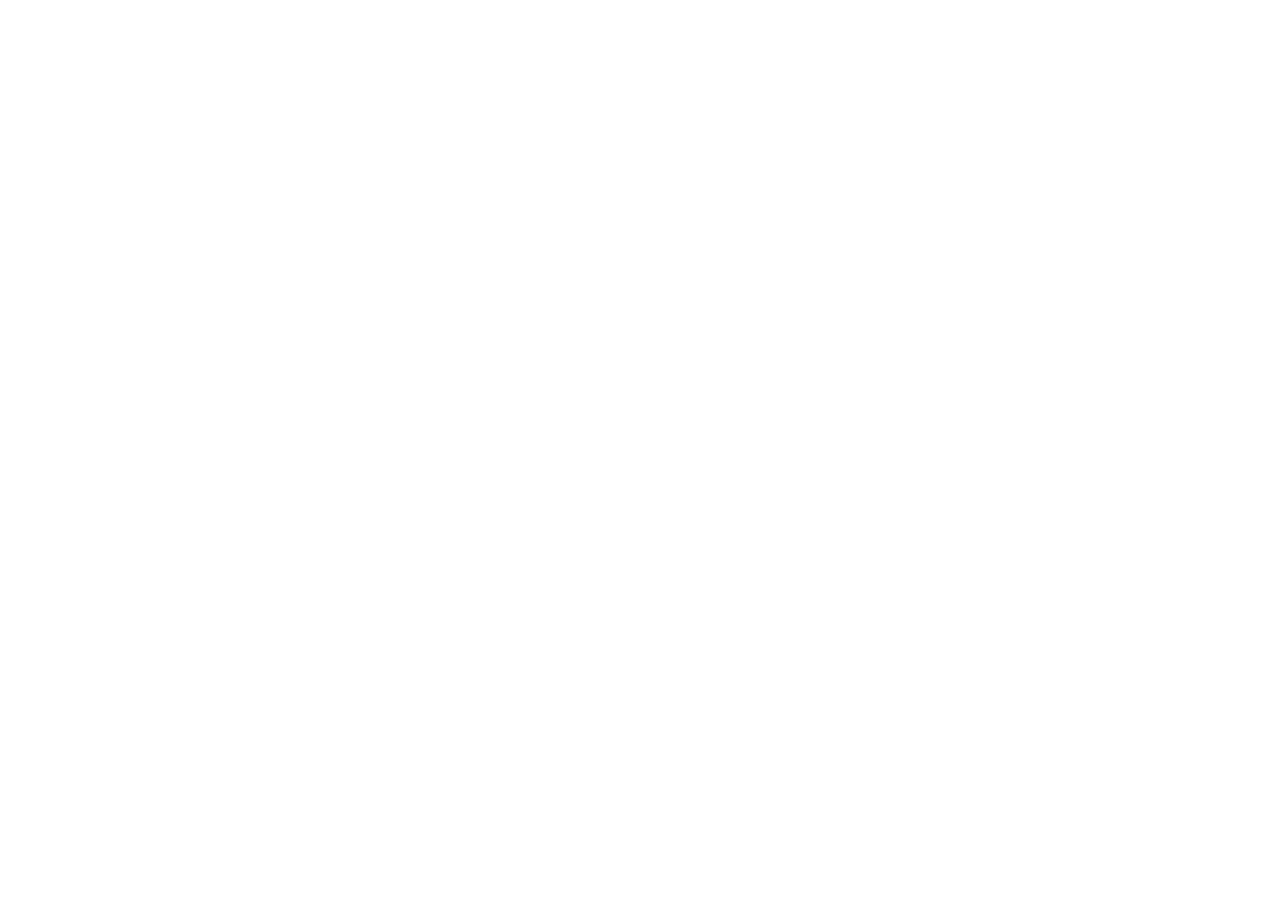
==== commit b491b797: "Add files via upload" ====
--- a/index.html
+++ b/index.html
@@ -1,33 +1,13 @@
-<!DOCTYPE html>
-<html>
-<head>
-  <meta charset="UTF-8">
-  <title>Mizunari SMP</title>
-</head>
-<body style="font-family: Arial; text-align:center;">
+<!doctype html>
+<html lang="en">
+  <head>
+    <meta charset="UTF-8" />
+    <meta name="viewport" content="width=device-width, initial-scale=1.0" />
+    <title>My Google AI Studio App</title>
+  </head>
+  <body>
+    <div id="root"></div>
+    <script type="module" src="/src/main.tsx"></script>
+  </body>
+</html>
 
-<h1>Mizunari SMP</h1>
-
-<p>เช็คสถานะผู้เล่น</p>
-
-<input id="name" placeholder="username">
-<button onclick="check()">เช็ค</button>
-
-<p id="result"></p>
-
-<script>
-const API = "https://generation-durham-favourite-controversy.trycloudflare.com";
-
-async function check() {
-  const name = document.getElementById("name").value;
-
-  const res = await fetch(API + "/check?username=" + name);
-  const data = await res.json();
-
-  document.getElementById("result").innerText =
-    data.active ? "✔ ACTIVE" : "❌ EXPIRED";
-}
-</script>
-
-</body>
-</html>
